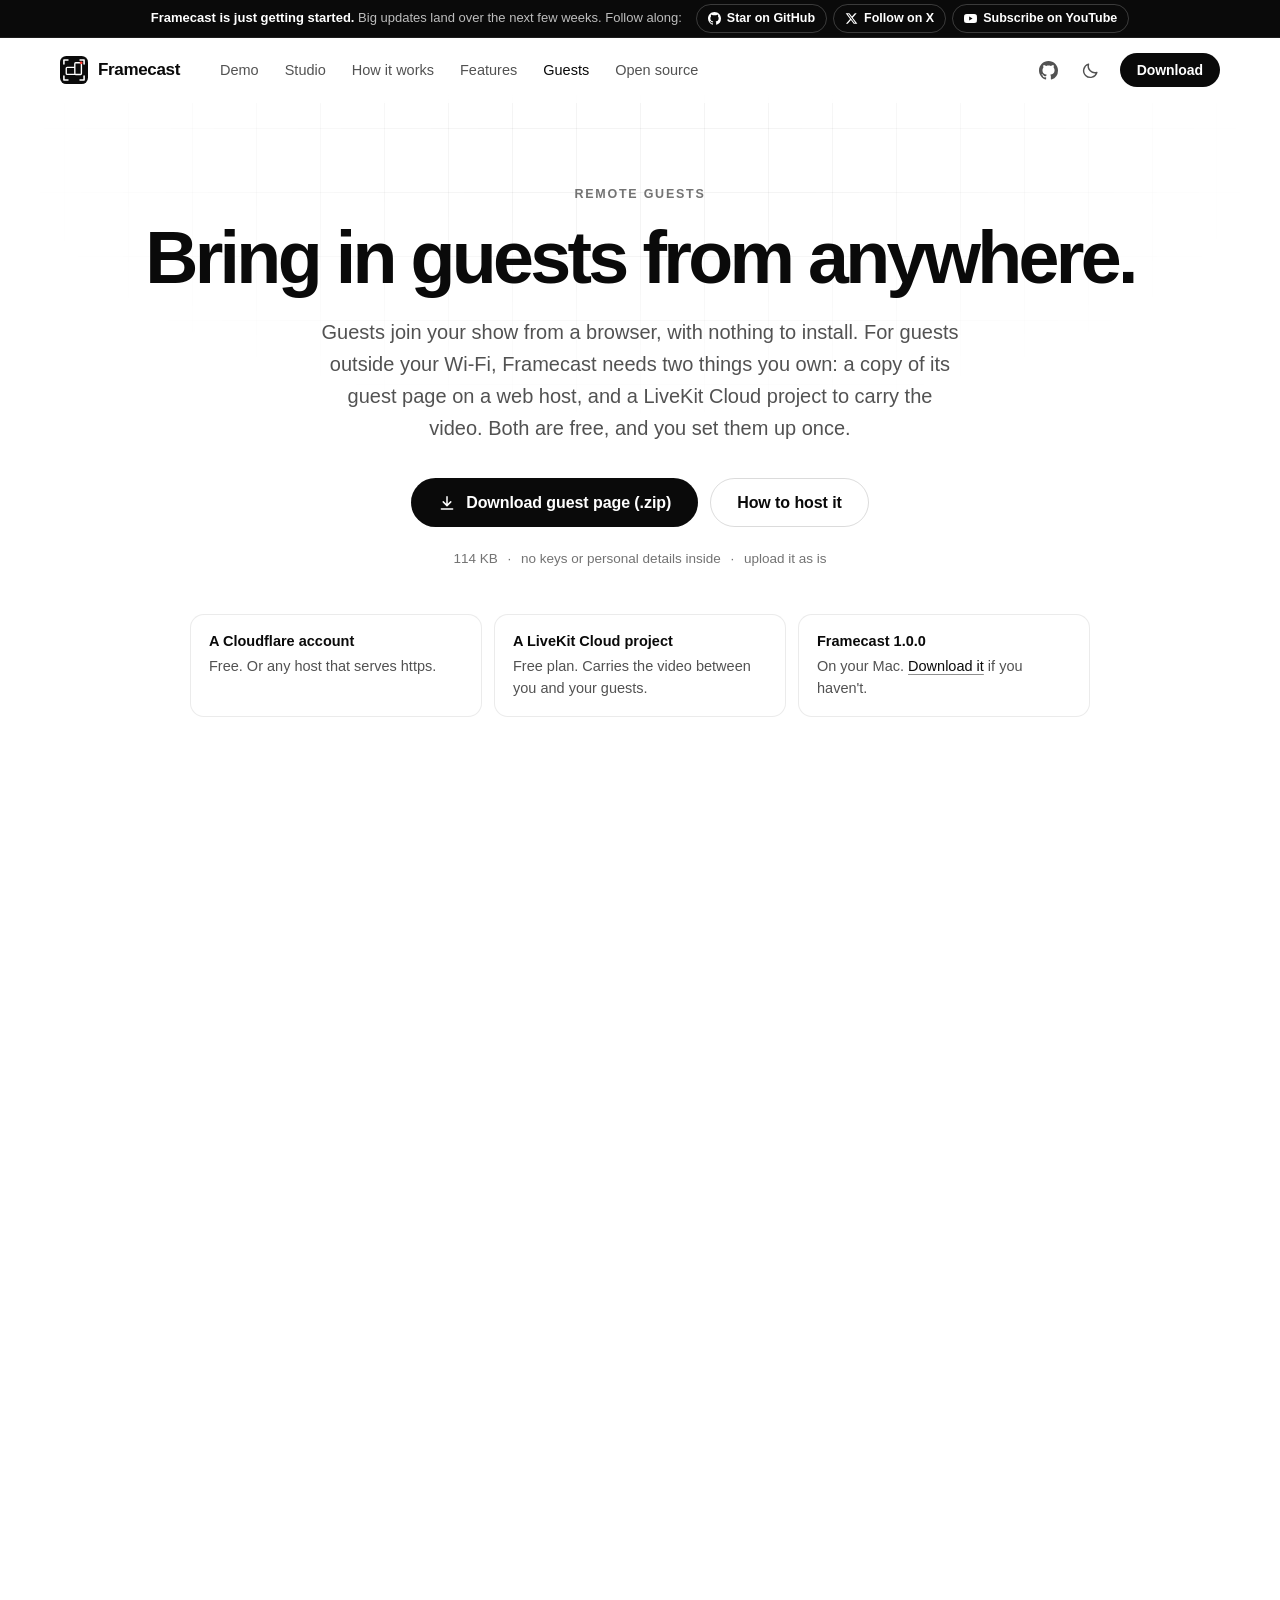
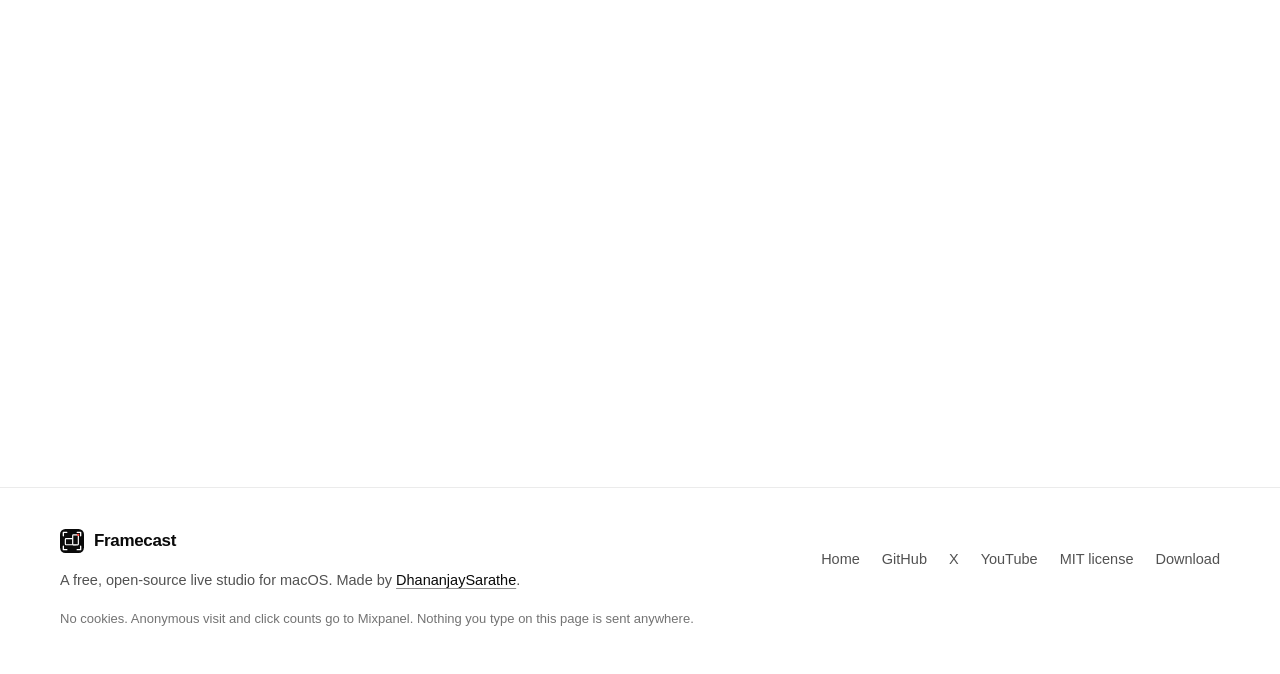
==== guests.html @ a616ab4c "Add Mixpanel events, the remote-guests page and follow links - analytics.js sends anonymous events s" ====
<!doctype html>
<html lang="en">
<head>
  <meta charset="utf-8">
  <meta name="viewport" content="width=device-width, initial-scale=1">
  <meta http-equiv="Content-Security-Policy" content="default-src 'none'; img-src 'self'; style-src 'self'; script-src 'self'; connect-src https://api-js.mixpanel.com https://api-eu.mixpanel.com https://api-in.mixpanel.com; base-uri 'none'; form-action 'none'">
  <title>Remote guests: host the Framecast guest page</title>
  <meta name="description" content="Let guests join your Framecast show from anywhere: download the guest page, put it on Cloudflare Pages for free, connect your LiveKit Cloud project and send invite links.">
  <meta name="color-scheme" content="light">
  <meta name="theme-color" content="#ffffff">
  <link rel="icon" href="assets/img/logo.svg" type="image/svg+xml">
  <link rel="icon" href="assets/img/favicon-64.png" type="image/png" sizes="64x64">
  <link rel="apple-touch-icon" href="assets/img/apple-touch-icon.png">
  <link rel="stylesheet" href="assets/css/site.css">
  <script src="assets/js/theme.js"></script>
  <script src="assets/js/analytics.js" defer></script>
  <script src="assets/js/site.js" defer></script>
  <script src="assets/js/guests.js" defer></script>
</head>
<body>
  <a class="skip" href="#main">Skip to content</a>

  <svg class="sprite" aria-hidden="true" focusable="false" width="0" height="0">
    <symbol id="i-arrow" viewBox="0 0 24 24" fill="none" stroke="currentColor" stroke-width="2" stroke-linecap="round" stroke-linejoin="round"><path d="M4 12h15M13 6l6 6-6 6"/></symbol>
    <symbol id="i-download" viewBox="0 0 24 24" fill="none" stroke="currentColor" stroke-width="2" stroke-linecap="round" stroke-linejoin="round"><path d="M12 3.5v11.5M7 10.5l5 5 5-5M4.5 20h15"/></symbol>
    <symbol id="i-copy" viewBox="0 0 24 24" fill="none" stroke="currentColor" stroke-width="1.8" stroke-linejoin="round"><rect x="8.5" y="8.5" width="12" height="12" rx="2"/><path d="M15.5 8.5V5A1.5 1.5 0 0 0 14 3.5H5A1.5 1.5 0 0 0 3.5 5v9A1.5 1.5 0 0 0 5 15.5h3.5"/></symbol>
    <symbol id="i-sun" viewBox="0 0 24 24" fill="none" stroke="currentColor" stroke-width="1.8" stroke-linecap="round"><circle cx="12" cy="12" r="4"/><path d="M12 2.5v2M12 19.5v2M2.5 12h2M19.5 12h2M5.3 5.3l1.4 1.4M17.3 17.3l1.4 1.4M5.3 18.7l1.4-1.4M17.3 6.7l1.4-1.4"/></symbol>
    <symbol id="i-moon" viewBox="0 0 24 24" fill="none" stroke="currentColor" stroke-width="1.8" stroke-linejoin="round"><path d="M20 14.5A8.5 8.5 0 0 1 9.5 4a8.5 8.5 0 1 0 10.5 10.5z"/></symbol>
    <symbol id="i-github" viewBox="0 0 16 16" fill="currentColor"><path d="M8 0C3.58 0 0 3.58 0 8c0 3.54 2.29 6.53 5.47 7.59.4.07.55-.17.55-.38 0-.19-.01-.82-.01-1.49-2.01.37-2.53-.49-2.69-.94-.09-.23-.48-.94-.82-1.13-.28-.15-.68-.52-.01-.53.63-.01 1.08.58 1.23.82.72 1.21 1.87.87 2.33.66.07-.52.28-.87.51-1.07-1.78-.2-3.64-.89-3.64-3.95 0-.87.31-1.59.82-2.15-.08-.2-.36-1.02.08-2.12 0 0 .67-.21 2.2.82.64-.18 1.32-.27 2-.27.68 0 1.36.09 2 .27 1.53-1.04 2.2-.82 2.2-.82.44 1.1.16 1.92.08 2.12.51.56.82 1.27.82 2.15 0 3.07-1.87 3.75-3.65 3.95.29.25.54.73.54 1.48 0 1.07-.01 1.93-.01 2.2 0 .21.15.46.55.38A8.01 8.01 0 0 0 16 8c0-4.42-3.58-8-8-8z"/></symbol>
    <symbol id="i-x" viewBox="0 0 24 24" fill="currentColor"><path d="M18.244 2.25h3.308l-7.227 8.26 8.502 11.24H16.17l-5.214-6.817L4.99 21.75H1.68l7.73-8.835L1.254 2.25H8.08l4.713 6.231zm-1.161 17.52h1.833L7.084 4.126H5.117z"/></symbol>
    <symbol id="i-youtube" viewBox="0 0 24 24" fill="currentColor"><path d="M23.5 6.19a3.02 3.02 0 0 0-2.12-2.14C19.5 3.55 12 3.55 12 3.55s-7.5 0-9.38.5A3.02 3.02 0 0 0 .5 6.19C0 8.07 0 12 0 12s0 3.93.5 5.81a3.02 3.02 0 0 0 2.12 2.14c1.88.5 9.38.5 9.38.5s7.5 0 9.38-.5a3.02 3.02 0 0 0 2.12-2.14C24 15.93 24 12 24 12s0-3.93-.5-5.81zM9.55 15.57V8.43L15.82 12l-6.27 3.57z"/></symbol>
  </svg>

  <header class="nav" data-nav>
    <div class="announce">
      <div class="wrap announce-in">
        <p class="announce-text"><span class="announce-long"><b>Framecast is just getting started.</b> Big updates land over the next few weeks. Follow along:</span><span class="announce-short"><b>Big updates coming.</b> Follow along:</span></p>
        <div class="announce-links">
          <a href="https://github.com/DhananjaySarathe/framecast-studio" data-track="Social Click" data-track-network="github" data-track-where="top bar" aria-label="Star Framecast on GitHub"><svg aria-hidden="true"><use href="#i-github"/></svg><span>Star on GitHub</span></a>
          <a href="https://x.com/dhananjay11211" data-track="Social Click" data-track-network="x" data-track-where="top bar" aria-label="Follow on X"><svg aria-hidden="true"><use href="#i-x"/></svg><span>Follow on X</span></a>
          <a href="https://www.youtube.com/@ChilledBeer?sub_confirmation=1" data-track="Social Click" data-track-network="youtube" data-track-where="top bar" aria-label="Subscribe on YouTube"><svg aria-hidden="true"><use href="#i-youtube"/></svg><span>Subscribe on YouTube</span></a>
        </div>
      </div>
    </div>
    <div class="wrap nav-in">
      <a class="brand" href="index.html" aria-label="Framecast home">
        <svg class="mark" viewBox="100 100 824 824" width="28" height="28" aria-hidden="true" focusable="false"><rect class="mark-body" x="100" y="100" width="824" height="824" rx="185"/><path class="mark-line" d="M215 334V215h119M690 215h119v119M215 690v119h119M690 809h119V690" stroke-width="46"/><rect class="mark-line" x="284" y="433" width="368" height="207" rx="26" stroke-width="40"/><rect class="mark-line mark-front" x="536" y="299" width="194" height="344" rx="26" stroke-width="40"/><circle class="mark-dot" cx="723" cy="301" r="42"/></svg>
        <span>Framecast</span>
      </a>
      <nav class="nav-links" aria-label="Sections">
        <a href="index.html#demo" data-track="Nav Click">Demo</a>
        <a href="index.html#studio" data-track="Nav Click">Studio</a>
        <a href="index.html#how" data-track="Nav Click">How it works</a>
        <a href="index.html#features" data-track="Nav Click">Features</a>
        <a href="guests.html" aria-current="page">Guests</a>
        <a href="index.html#open-source" data-track="Nav Click">Open source</a>
      </nav>
      <div class="nav-actions">
        <a class="icon-btn" href="https://github.com/DhananjaySarathe/framecast-studio" aria-label="Framecast on GitHub" data-track="GitHub Click" data-track-where="nav">
          <svg aria-hidden="true"><use href="#i-github"/></svg>
        </a>
        <button class="icon-btn" type="button" data-theme-toggle data-track="Theme Toggle" aria-label="Switch to dark mode">
          <svg class="if-light" aria-hidden="true"><use href="#i-moon"/></svg>
          <svg class="if-dark" aria-hidden="true"><use href="#i-sun"/></svg>
        </button>
        <a class="btn btn-primary btn-sm" href="index.html#download" data-track="Nav Click">Download</a>
      </div>
    </div>
  </header>

  <main id="main">
    <section class="page-hero">
      <div class="hero-bg" aria-hidden="true"></div>
      <div class="wrap hero-in">
        <p class="eyebrow">Remote guests</p>
        <h1 class="page-title">Bring in guests from anywhere.</h1>
        <p class="lead">
          Guests join your show from a browser, with nothing to install. For guests outside your Wi-Fi, Framecast
          needs two things you own: a copy of its guest page on a web host, and a LiveKit Cloud project to carry the
          video. Both are free, and you set them up once.
        </p>
        <div class="cta-row">
          <a class="btn btn-primary btn-lg" href="downloads/framecast-guest-page.zip" download data-track="Guest Page Download" data-track-where="top">
            <svg aria-hidden="true"><use href="#i-download"/></svg>Download guest page (.zip)
          </a>
          <a class="btn btn-ghost btn-lg" href="#host" data-track="Nav Click">How to host it</a>
        </div>
        <p class="meta">114 KB <span aria-hidden="true">·</span> no keys or personal details inside <span aria-hidden="true">·</span> upload it as is</p>
        <ul class="needs">
          <li><b>A Cloudflare account</b>Free. Or any host that serves https.</li>
          <li><b>A LiveKit Cloud project</b>Free plan. Carries the video between you and your guests.</li>
          <li><b>Framecast 1.0.0</b>On your Mac. <a href="index.html#download" data-track="Nav Click">Download it</a> if you haven't.</li>
        </ul>
      </div>
    </section>

    <section class="section guide-section" aria-label="Set-up steps">
      <div class="wrap">
        <ol class="guide">
          <li class="guide-step reveal" id="download-page">
            <span class="guide-n" aria-hidden="true">1</span>
            <div>
              <h2>Download the guest page</h2>
              <p>This is the page your guests open from the invite link. It holds no keys: each invite link carries its own short-lived pass after the <code>#</code>, and browsers never send that part to the web host.</p>
              <div class="file-card">
                <a class="btn btn-primary" href="downloads/framecast-guest-page.zip" download data-track="Guest Page Download" data-track-where="step 1">
                  <svg aria-hidden="true"><use href="#i-download"/></svg>Download guest page
                </a>
                <p class="file-meta"><b>framecast-guest-page.zip</b> · 114 KB · for Framecast 1.0.0</p>
              </div>
              <ul class="files" aria-label="What's in the zip">
                <li>index.html <span>the guest page</span></li>
                <li>livekit-client.umd.js <span>LiveKit's open-source client (Apache-2.0)</span></li>
                <li>LICENSE-livekit-client.txt <span>its license</span></li>
                <li>_headers <span>privacy and permission headers for Cloudflare and Netlify</span></li>
              </ul>
            </div>
          </li>

          <li class="guide-step reveal" id="host">
            <span class="guide-n" aria-hidden="true">2</span>
            <div>
              <h2>Put it online with Cloudflare Pages</h2>
              <ol class="substeps">
                <li>Sign in to the <a href="https://dash.cloudflare.com/" data-track="Cloudflare Click">Cloudflare dashboard</a>, or create a free account.</li>
                <li>Go to <b>Workers &amp; Pages</b> and choose <b>Create application › Get started › Drag and drop your files</b>.</li>
                <li>Give the project a name, for example <code>yourname-guests</code>. It becomes part of the address.</li>
                <li>Drag <b>framecast-guest-page.zip</b> onto the upload area (the unzipped folder works too), then click <b>Deploy site</b>.</li>
                <li>Copy the address Cloudflare gives you, like <code>https://yourname-guests.pages.dev/</code>. You'll need it in step 4.</li>
              </ol>
              <p class="step-note">Cloudflare sometimes renames these menus. If yours look different, look for the option to upload files directly to Pages. Any other host works too, as long as it serves the files over https: Netlify, GitHub Pages or your own server.</p>
            </div>
          </li>

          <li class="guide-step reveal" id="livekit">
            <span class="guide-n" aria-hidden="true">3</span>
            <div>
              <h2>Create a LiveKit Cloud project</h2>
              <p>LiveKit is the open-source video system Framecast uses for guests, and LiveKit Cloud runs it for you. With your own project, the video goes through your account and nobody else's.</p>
              <ol class="substeps">
                <li>Sign up at <a href="https://cloud.livekit.io/" data-track="LiveKit Click">cloud.livekit.io</a> (free plan) and create a project.</li>
                <li>In the project's settings, create an API key.</li>
                <li>Copy three things: the project URL (<code>wss://…livekit.cloud</code>), the API key (starts with <code>API</code>) and the API secret. The secret is shown only once, so keep this tab open until step 4 is done.</li>
              </ol>
            </div>
          </li>

          <li class="guide-step reveal" id="settings">
            <span class="guide-n" aria-hidden="true">4</span>
            <div>
              <h2>Make your Framecast settings file</h2>
              <p>Paste the four values below and download the file. What you type stays in this browser tab: it isn't sent anywhere and isn't saved.</p>
              <form class="env-form" data-env-form autocomplete="off" novalidate>
                <div class="env-grid">
                  <div class="field">
                    <label for="env-url">LiveKit project URL</label>
                    <input id="env-url" name="LIVEKIT_URL" type="text" inputmode="url" placeholder="wss://your-project.livekit.cloud" spellcheck="false" autocapitalize="off">
                    <p class="hint" data-hint-for="LIVEKIT_URL">From step 3. Starts with wss://</p>
                  </div>
                  <div class="field">
                    <label for="env-page">Guest page address</label>
                    <input id="env-page" name="GUEST_PAGE_URL" type="text" inputmode="url" placeholder="https://yourname-guests.pages.dev/" spellcheck="false" autocapitalize="off">
                    <p class="hint" data-hint-for="GUEST_PAGE_URL">From step 2. Starts with https://</p>
                  </div>
                  <div class="field">
                    <label for="env-key">API key</label>
                    <input id="env-key" name="LIVEKIT_API_KEY" type="text" placeholder="APIxxxxxxxxxxxx" spellcheck="false" autocapitalize="off">
                    <p class="hint" data-hint-for="LIVEKIT_API_KEY">Starts with API</p>
                  </div>
                  <div class="field">
                    <label for="env-secret">API secret</label>
                    <input id="env-secret" name="LIVEKIT_API_SECRET" type="password" placeholder="your-api-secret" spellcheck="false" autocapitalize="off">
                    <p class="hint" data-hint-for="LIVEKIT_API_SECRET">Shown once when you created the key</p>
                  </div>
                </div>
                <pre class="env-preview" data-env-preview aria-label="Preview of the settings file"></pre>
                <div class="env-actions">
                  <button class="btn btn-primary" type="button" data-env-download data-track="Env File Download" disabled>
                    <svg aria-hidden="true"><use href="#i-download"/></svg>Download framecast-guests.env
                  </button>
                  <button class="btn btn-ghost" type="button" data-env-copy data-track="Env File Copy" disabled>
                    <svg aria-hidden="true"><use href="#i-copy"/></svg><span data-env-copy-label>Copy text</span>
                  </button>
                </div>
              </form>
            </div>
          </li>

          <li class="guide-step reveal" id="connect">
            <span class="guide-n" aria-hidden="true">5</span>
            <div>
              <h2>Load it into Framecast and invite guests</h2>
              <ol class="substeps">
                <li>In Framecast, open the <b>Guests</b> tab. Under <b>Who can join</b>, pick <b>Anyone with a link (LiveKit Cloud)</b>.</li>
                <li>Click <b>Load .env file…</b> and choose <b>framecast-guests.env</b>. Framecast keeps the secret in your Mac's Keychain, so you can delete the file afterwards.</li>
                <li>Open the guest room, copy the invite link and send it to one guest. Each link lets one person in; a new one appears as soon as it's used.</li>
                <li>Your guest opens the link, types their name, checks their camera and mic and asks to join. Click <b>Let in</b>, then <b>Put on air</b>.</li>
              </ol>
              <p class="step-note">The first time the room opens, macOS may ask whether Framecast can use the secret in your Keychain. Choose <b>Always Allow</b>.</p>
            </div>
          </li>
        </ol>

        <div class="callout reveal">
          <b>Only need guests on this Mac or your Wi-Fi?</b> You can skip all of this. In the Guests tab pick
          <b>This Mac only</b> or <b>People on my Wi-Fi</b>. Those modes run LiveKit on your Mac, so they need it
          installed once with <code>brew install livekit</code>.
        </div>

        <div class="data reveal">
          <h3>Good to know</h3>
          <dl class="data-list">
            <div><dt>After updating Framecast</dt><dd>Download the guest page again and upload it in Cloudflare (your project › Create a new deployment), so it matches the app.</dd></div>
            <div><dt>A Cloudflare error, like 522</dt><dd>Open the project in Cloudflare, check the latest deployment finished, and check the address matches the one in your settings file.</dd></div>
            <div><dt>Who sees what</dt><dd>The video goes through your LiveKit project, so LiveKit sees your IP address and your guests'. Guests don't see yours. Your keys stay in your Mac's Keychain.</dd></div>
            <div><dt>Full details</dt><dd>The <a href="https://github.com/DhananjaySarathe/framecast-studio/blob/main/docs/GUESTS.md" data-track="GitHub Click" data-track-where="guests">guest set-up guide</a> on GitHub.</dd></div>
          </dl>
        </div>
      </div>
    </section>
  </main>

  <footer class="footer">
    <div class="wrap footer-in">
      <div class="footer-brand">
        <a class="brand" href="index.html"><svg class="mark" viewBox="100 100 824 824" width="24" height="24" aria-hidden="true" focusable="false"><rect class="mark-body" x="100" y="100" width="824" height="824" rx="185"/><path class="mark-line" d="M215 334V215h119M690 215h119v119M215 690v119h119M690 809h119V690" stroke-width="46"/><rect class="mark-line" x="284" y="433" width="368" height="207" rx="26" stroke-width="40"/><rect class="mark-line mark-front" x="536" y="299" width="194" height="344" rx="26" stroke-width="40"/><circle class="mark-dot" cx="723" cy="301" r="42"/></svg><span>Framecast</span></a>
        <p>A free, open-source live studio for macOS. Made by <a href="https://github.com/DhananjaySarathe">DhananjaySarathe</a>.</p>
      </div>
      <nav class="footer-links" aria-label="Footer">
        <a href="index.html" data-track="Nav Click">Home</a>
        <a href="https://github.com/DhananjaySarathe/framecast-studio" data-track="GitHub Click" data-track-where="footer">GitHub</a>
        <a href="https://x.com/dhananjay11211" data-track="Social Click" data-track-network="x" data-track-where="footer">X</a>
        <a href="https://www.youtube.com/@ChilledBeer?sub_confirmation=1" data-track="Social Click" data-track-network="youtube" data-track-where="footer">YouTube</a>
        <a href="https://github.com/DhananjaySarathe/framecast-studio/blob/main/LICENSE" data-track="License Click" data-track-where="footer">MIT license</a>
        <a href="index.html#download" data-track="Nav Click">Download</a>
      </nav>
      <p class="footer-note">No cookies. Anonymous visit and click counts go to Mixpanel. Nothing you type on this page is sent anywhere.</p>
    </div>
  </footer>
  <p class="sr-only" aria-live="polite" data-announce></p>
</body>
</html>
---- assets/css/site.css ----
/* Framecast site. Black and white, light by default (the toggle switches to dark);
   the only colour is the red live/recording dot.
   System fonts only; nothing is loaded from other servers. */

:root {
  color-scheme: light;
  --font: -apple-system, BlinkMacSystemFont, "SF Pro Text", "Segoe UI", Roboto, "Helvetica Neue", Arial, sans-serif;
  --mono: ui-monospace, "SF Mono", SFMono-Regular, Menlo, Consolas, monospace;
  --ease: cubic-bezier(.2, .8, .2, 1);
  --nav-h: 64px;
  --announce-h: 38px;
  --live: #ff3b30;

  --bg: #ffffff;
  --bg-2: #f5f5f5;
  --surface: #ffffff;
  --surface-2: #fafafa;
  --border: rgba(0, 0, 0, .08);
  --border-strong: rgba(0, 0, 0, .14);
  --text: #0a0a0a;
  --muted: #525252;
  --faint: #737373;
  --dim: #8f8f8f;
  --btn: #0a0a0a;
  --btn-hover: #2a2a2a;
  --btn-text: #ffffff;
  --grid: rgba(0, 0, 0, .045);
  --art-bg: #f5f5f5;
  --art-card: #ffffff;
  --art-soft: #e3e3e3;
  --shadow-sm: 0 1px 2px rgba(0, 0, 0, .04), 0 4px 14px -6px rgba(0, 0, 0, .08);
  --shadow-lg: 0 1px 2px rgba(0, 0, 0, .04), 0 30px 60px -28px rgba(0, 0, 0, .28);
  --studio-shadow: 0 50px 100px -40px rgba(0, 0, 0, .45), 0 0 0 1px rgba(0, 0, 0, .06);
}

:root[data-theme="dark"] {
  color-scheme: dark;
  --bg: #000000;
  --bg-2: #0a0a0a;
  --surface: #0a0a0a;
  --surface-2: #0e0e0e;
  --border: rgba(255, 255, 255, .08);
  --border-strong: rgba(255, 255, 255, .15);
  --text: #fafafa;
  --muted: #a3a3a3;
  --faint: #8a8a8a;
  --dim: #6e6e6e;
  --btn: #fafafa;
  --btn-hover: #d9d9d9;
  --btn-text: #0a0a0a;
  --grid: rgba(255, 255, 255, .045);
  --art-bg: #0a0a0a;
  --art-card: #151515;
  --art-soft: #2a2a2a;
  --shadow-sm: 0 1px 2px rgba(0, 0, 0, .5);
  --shadow-lg: 0 30px 70px -30px rgba(0, 0, 0, .9);
  --studio-shadow: 0 0 0 1px rgba(255, 255, 255, .1), 0 50px 120px -50px rgba(255, 255, 255, .12);
}

/* Theme toggle icons: the moon offers dark mode, the sun offers light mode. */
.if-dark { display: none; }
:root[data-theme="dark"] .if-light { display: none; }
:root[data-theme="dark"] .if-dark { display: block; }

/* Base */
*, *::before, *::after { box-sizing: border-box; }
html { scroll-padding-top: calc(var(--nav-h) + 12px); -webkit-text-size-adjust: 100%; }
@media (prefers-reduced-motion: no-preference) { html { scroll-behavior: smooth; } }
body {
  margin: 0;
  background: var(--bg);
  color: var(--text);
  font: 16px/1.55 var(--font);
  -webkit-font-smoothing: antialiased;
  -moz-osx-font-smoothing: grayscale;
  text-rendering: optimizeLegibility;
  overflow-x: hidden;
}
img, svg { max-width: 100%; }
a { color: var(--text); text-decoration-color: var(--dim); text-underline-offset: .2em; }
a:hover { text-decoration-color: currentColor; }
h1, h2, h3 { text-wrap: balance; }
p { text-wrap: pretty; }
:focus-visible { outline: 2px solid var(--text); outline-offset: 3px; border-radius: 6px; }
::selection { background: var(--text); color: var(--bg); }

.wrap { width: min(1160px, 100% - 32px); margin-inline: auto; }
.sprite { position: absolute; width: 0; height: 0; overflow: hidden; }
.sr-only {
  position: absolute; width: 1px; height: 1px; padding: 0; margin: -1px;
  overflow: hidden; clip: rect(0 0 0 0); white-space: nowrap; border: 0;
}
.skip {
  position: fixed; left: 12px; top: -60px; z-index: 100;
  padding: 10px 16px; border-radius: 10px;
  background: var(--text); color: var(--bg); font-weight: 600; text-decoration: none;
}
.skip:focus { top: 12px; }

/* Brand mark: the app icon's shapes in black and white */
.mark { display: block; flex: none; }
.mark-body { fill: var(--text); }
.mark-line { fill: none; stroke: var(--bg); stroke-linecap: round; stroke-linejoin: round; }
.mark-front { fill: var(--text); }
.mark-dot { fill: var(--live); }

/* Buttons */
.btn {
  display: inline-flex; align-items: center; justify-content: center; gap: 10px;
  padding: 11px 20px; border-radius: 999px; border: 1px solid transparent;
  font: 600 15.5px/1.2 var(--font); letter-spacing: -.005em; text-decoration: none; white-space: nowrap; cursor: pointer;
  transition: transform .15s var(--ease), background-color .2s, border-color .2s, color .2s;
}
.btn svg { width: 18px; height: 18px; flex: none; }
.btn-primary { background: var(--btn); color: var(--btn-text); }
.btn-primary:hover { background: var(--btn-hover); }
.btn-ghost { background: transparent; color: var(--text); border-color: var(--border-strong); }
.btn-ghost:hover { border-color: var(--text); }
.btn-sm { padding: 8px 16px; font-size: 14px; }
.btn-lg { padding: 14px 26px; font-size: 16px; }
.btn-xl { padding: 15px 30px 15px 26px; font-size: 1.04rem; }
.btn-stack { display: flex; flex-direction: column; align-items: flex-start; gap: 2px; text-align: left; }
.btn-stack small { font-size: 12.5px; font-weight: 500; opacity: .7; }

.icon-btn {
  width: 38px; height: 38px; display: grid; place-items: center;
  border-radius: 999px; border: 1px solid transparent; background: transparent;
  color: var(--muted); cursor: pointer; transition: background-color .2s, color .2s;
}
.icon-btn:hover { background: var(--bg-2); color: var(--text); }
.icon-btn svg { width: 19px; height: 19px; }

/* Nav */
.nav {
  position: fixed; inset: 0 0 auto 0; z-index: 50;
  background: color-mix(in srgb, var(--bg) 78%, transparent);
  -webkit-backdrop-filter: saturate(180%) blur(16px);
  backdrop-filter: saturate(180%) blur(16px);
  border-bottom: 1px solid transparent;
  transition: border-color .3s;
}
.nav[data-scrolled] { border-bottom-color: var(--border); }
.nav-in { height: var(--nav-h); display: flex; align-items: center; gap: 20px; }

/* Follow-along bar above the nav; it folds away once the page scrolls. */
.announce {
  height: var(--announce-h); overflow: hidden;
  background: #0a0a0a; color: #bdbdbd; border-bottom: 1px solid rgba(255, 255, 255, .08);
  font-size: 13px; transition: height .35s var(--ease), opacity .25s ease;
}
.nav[data-scrolled] .announce { height: 0; opacity: 0; border-bottom-width: 0; }
.announce-in { display: flex; align-items: center; justify-content: center; gap: 14px; height: 100%; white-space: nowrap; }
.announce-text { min-width: 0; margin: 0; overflow: hidden; text-overflow: ellipsis; }
.announce-text b { color: #ffffff; font-weight: 600; }
.announce-short { display: none; }
.announce-links { display: flex; flex: none; gap: 6px; }
.announce-links a {
  display: inline-flex; align-items: center; gap: 6px; padding: 4px 11px; border-radius: 999px;
  border: 1px solid rgba(255, 255, 255, .2); color: #ffffff; font-weight: 600; font-size: 12.5px; text-decoration: none;
  transition: background-color .2s, border-color .2s;
}
.announce-links a:hover { background: rgba(255, 255, 255, .1); border-color: rgba(255, 255, 255, .35); }
.announce-links a:focus-visible { outline-color: #ffffff; outline-offset: 1px; }
.announce-links svg { width: 13px; height: 13px; flex: none; }
@media (max-width: 1020px) {
  .announce-long { display: none; }
  .announce-short { display: inline; }
}
@media (max-width: 600px) {
  .announce-in { justify-content: space-between; gap: 10px; }
  .announce-links a { padding: 5px 9px; }
  .announce-links a span { display: none; }
  .announce-links svg { width: 14px; height: 14px; }
}
.brand {
  display: inline-flex; align-items: center; gap: 10px;
  color: var(--text); text-decoration: none; font-weight: 700; font-size: 17px; letter-spacing: -.02em;
}
.nav-links { display: flex; gap: 2px; margin-left: 8px; }
.nav-links a {
  padding: 8px 12px; border-radius: 999px; color: var(--muted);
  font-size: 14.5px; font-weight: 500; text-decoration: none; transition: color .2s;
}
.nav-links a:hover { color: var(--text); }
.nav-actions { margin-left: auto; display: flex; align-items: center; gap: 4px; }
.nav-actions .btn { margin-left: 6px; }
@media (max-width: 820px) { .nav-links { display: none; } }

/* Hero */
.hero {
  position: relative; overflow: hidden; text-align: center;
  padding: calc(var(--nav-h) + var(--announce-h) + clamp(36px, 6vw, 80px)) 0 clamp(72px, 9vw, 128px);
}
.hero-bg { position: absolute; inset: 0; pointer-events: none; }
.hero-bg::after {
  content: ""; position: absolute; inset: 0;
  background-image: linear-gradient(var(--grid) 1px, transparent 1px), linear-gradient(90deg, var(--grid) 1px, transparent 1px);
  background-size: 64px 64px;
  -webkit-mask-image: radial-gradient(ellipse 65% 45% at 50% 22%, #000 20%, transparent 75%);
  mask-image: radial-gradient(ellipse 65% 45% at 50% 22%, #000 20%, transparent 75%);
}
.hero-in { position: relative; }
.eyebrow-pill {
  display: inline-flex; align-items: center; gap: 9px;
  margin: 0 0 28px; padding: 6px 14px 6px 12px; border-radius: 999px;
  background: var(--surface); border: 1px solid var(--border-strong);
  color: var(--muted); font-size: 13.5px; font-weight: 500;
}
.dot {
  width: 7px; height: 7px; border-radius: 50%; background: var(--live);
  animation: blink 1.6s steps(1) infinite;
}
h1 {
  margin: 0 0 26px;
  font-size: clamp(2.75rem, 1.1rem + 6.2vw, 5.75rem); line-height: .98;
  letter-spacing: -.05em; font-weight: 700;
}
h1 em { font-style: normal; color: var(--dim); }
.lead {
  max-width: 640px; margin: 0 auto 34px;
  color: var(--muted); font-size: clamp(1.06rem, .98rem + .4vw, 1.25rem); line-height: 1.6;
}
.cta-row { display: flex; flex-wrap: wrap; gap: 12px; justify-content: center; }
.cta-left { justify-content: flex-start; }
.meta { margin: 22px 0 0; color: var(--faint); font-size: 13.5px; }
.meta span { margin: 0 6px; }

/* Hero studio: always dark, like the app. */
.studio {
  position: relative; max-width: 1040px; margin: clamp(44px, 6vw, 68px) auto 0;
  border-radius: 20px; overflow: hidden; text-align: left;
  background: #0a0a0a; color: #fafafa;
  box-shadow: var(--studio-shadow);
}
.studio-bar {
  display: flex; align-items: center; gap: 14px; height: 46px; padding: 0 56px 0 16px;
  background: #111111; border-bottom: 1px solid rgba(255, 255, 255, .06);
}
.lights { display: inline-flex; gap: 7px; }
.lights i { width: 11px; height: 11px; border-radius: 50%; background: #333333; }
.seg {
  display: flex; margin-inline: auto; padding: 3px; border-radius: 9px;
  background: #1a1a1a; color: #8f8f8f; font-size: 12px; font-weight: 600;
}
.seg span { padding: 4px 11px; border-radius: 7px; }
.seg .is-on { background: #2e2e2e; color: #ffffff; }
.rec { display: inline-flex; align-items: center; gap: 7px; color: #d4d4d4; font-size: 12px; font-weight: 600; }
.rec i { width: 7px; height: 7px; border-radius: 50%; background: var(--live); animation: blink 1.4s steps(1) infinite; }
.stage-toggle {
  position: absolute; top: 8px; right: 10px; z-index: 5;
  width: 30px; height: 30px; display: grid; place-items: center; padding: 0;
  border-radius: 999px; border: 1px solid rgba(255, 255, 255, .12);
  background: #1a1a1a; color: #e5e5e5; cursor: pointer;
}
.stage-toggle:hover { background: #262626; }
.stage-toggle:focus-visible { outline-color: #ffffff; }
.stage-toggle svg { width: 13px; height: 13px; }
.stage-toggle .if-paused { display: none; }
.stage-toggle[aria-pressed="true"] .if-paused { display: block; }
.stage-toggle[aria-pressed="true"] .if-running { display: none; }

.stage {
  display: grid; grid-template-columns: minmax(0, 256fr) minmax(0, 81fr); /* same height: (16/9) / (9/16) = 256/81 */
  gap: clamp(10px, 2.2vw, 24px); padding: clamp(12px, 3vw, 28px);
}
.cv { margin: 0; min-width: 0; }
.cv-inner {
  position: relative; aspect-ratio: 16 / 9; overflow: hidden; isolation: isolate;
  container-type: size;
  border-radius: clamp(6px, 1vw, 12px);
  background: radial-gradient(120% 85% at 50% 0%, #262626 0%, transparent 62%), #0e0e0e;
  box-shadow: 0 0 0 1px rgba(255, 255, 255, .09);
}
.cv-v .cv-inner { aspect-ratio: 9 / 16; }
.cv figcaption {
  display: flex; align-items: baseline; gap: 8px; margin-top: 10px;
  color: #8f8f8f; font-size: 12.5px; white-space: nowrap; overflow: hidden;
}
.cv figcaption b { color: #ffffff; font-weight: 600; }

/* Layers inside a canvas. Positions come from site.js; these defaults are the screen look. */
.ly {
  position: absolute; left: 5%; top: 7.78%; width: 90%; height: 84.44%;
  overflow: hidden; border-radius: 1.25cqw; background: #151515;
  box-shadow: 0 0 0 1px rgba(255, 255, 255, .08), 0 1.5cqh 4cqh rgba(0, 0, 0, .45);
  opacity: 0; transform: scale(.94);
  transition:
    left .8s var(--ease), top .8s var(--ease), width .8s var(--ease), height .8s var(--ease),
    border-radius .8s var(--ease), opacity .5s ease, transform .8s var(--ease);
}
.ly.on { opacity: 1; transform: none; }
.ly svg { display: block; width: 100%; height: 100%; }
.ly-cam {
  z-index: 2; left: 80.63%; top: 65.56%; width: 15.63%; height: 27.78%; border-radius: 50%;
  box-shadow: 0 0 0 1px rgba(255, 255, 255, .2), 0 1.5cqh 4cqh rgba(0, 0, 0, .5);
}
.ly-cam svg { transform-origin: 50% 42%; transition: transform .8s var(--ease); }
.ly-cam.tight svg { transform: scale(1.4); }
.stage.is-instant .ly, .stage.is-instant .lt, .stage.is-instant .ly-cam svg { transition: none; }

.code-hl { animation: code-hl 7s var(--ease) infinite; }
.caret { animation: blink 1s steps(1) infinite; }

.g-title { fill: #fafafa; font: 650 50px var(--font); letter-spacing: -.02em; }
.g-sub { fill: #8f8f8f; font: 500 28px var(--font); }
.ly-bars .g-title { font-size: 40px; }
.ly-bars .g-sub { font-size: 24px; }
.g-axis text { fill: #8f8f8f; font: 600 24px var(--font); text-anchor: middle; }

.route, .route-glow { fill: none; stroke-linecap: round; stroke-dasharray: 1; stroke-dashoffset: 1; }
.route { stroke: url(#g-route); stroke-width: 8; }
.route-glow { stroke: #ffffff; stroke-width: 28; stroke-opacity: .06; }
.ly-roadmap.on .route, .ly-roadmap.on .route-glow { animation: draw 1.7s .2s var(--ease) forwards; }
.stop circle { fill: #151515; stroke: #d4d4d4; stroke-width: 7; }
.stop.is-last circle { fill: #ffffff; stroke: #ffffff; }
.stop text { fill: #d4d4d4; font: 600 30px var(--font); text-anchor: middle; }
.stop { opacity: 0; transform-box: fill-box; transform-origin: center; }
.ly-roadmap.on .stop { animation: pop .5s var(--ease) forwards; }
.ly-roadmap.on .stop:nth-child(1) { animation-delay: .25s; }
.ly-roadmap.on .stop:nth-child(2) { animation-delay: .65s; }
.ly-roadmap.on .stop:nth-child(3) { animation-delay: 1.05s; }
.ly-roadmap.on .stop:nth-child(4) { animation-delay: 1.45s; }

.bars rect { transform-box: fill-box; transform-origin: 50% 100%; transform: scaleY(0); }
.ly-bars.on .bars rect { animation: grow .9s var(--ease) forwards; }
.ly-bars.on .bars rect:nth-child(2) { animation-delay: .12s; }
.ly-bars.on .bars rect:nth-child(3) { animation-delay: .24s; }
.ly-bars.on .bars rect:nth-child(4) { animation-delay: .36s; }

.person { transform-origin: 200px 320px; animation: bob 5s ease-in-out infinite; }
.eyes { transform-box: fill-box; transform-origin: center; animation: eyes 4.6s infinite; }
.mouth { transform-box: fill-box; transform-origin: center; animation: talk .28s ease-in-out infinite alternate; }

.lt {
  position: absolute; z-index: 3; left: 5%; bottom: 9%;
  display: flex; flex-direction: column; gap: .25em;
  padding: min(1.6cqh, 2.6cqw) min(2.6cqh, 3.6cqw);
  border-radius: min(.8cqh, 1.2cqw);
  background: #fafafa; color: #0a0a0a; line-height: 1.1;
  opacity: 0; transform: translateX(-6%); clip-path: inset(0 100% 0 0);
  transition: clip-path .6s var(--ease), opacity .3s ease, transform .6s var(--ease);
}
.lt.on { opacity: 1; transform: none; clip-path: inset(0 0 0 0); }
.lt b { font-size: min(5.2cqh, 7cqw); font-weight: 700; letter-spacing: -.02em; }
.lt span { font-size: min(3.2cqh, 4.6cqw); font-weight: 500; color: #525252; }
.cv-v .lt { left: 7%; bottom: 13%; }

.hud {
  position: absolute; z-index: 4; top: min(4cqh, 5cqw); left: min(3.6cqh, 5cqw);
  display: flex; gap: min(1.2cqh, 2cqw);
  font: 650 min(3cqh, 5cqw)/1 var(--font);
}
.live, .tc { padding: .34em .6em; border-radius: .4em; background: rgba(0, 0, 0, .6); color: #ffffff; }
.live { display: flex; align-items: center; gap: .45em; letter-spacing: .08em; text-transform: uppercase; }
.live::before { content: ""; width: .5em; height: .5em; border-radius: 50%; background: var(--live); animation: blink 1.4s steps(1) infinite; }
.tc { font-family: var(--mono); font-weight: 600; font-variant-numeric: tabular-nums; }

/* Director feed under the canvases */
.feed {
  position: relative; display: grid; grid-template-columns: 1.15fr 1fr .85fr;
  background: #0d0d0d; border-top: 1px solid rgba(255, 255, 255, .07);
}
.feed-progress { position: absolute; left: 0; right: 0; top: -1px; height: 1px; overflow: hidden; }
.feed-progress i { display: block; height: 100%; transform: scaleX(0); transform-origin: left; background: #ffffff; }
.feed-progress i.run { animation: progress 4.2s linear forwards; }
.feed-col { min-width: 0; padding: 18px 22px 20px; }
.feed-col + .feed-col { border-left: 1px solid rgba(255, 255, 255, .06); }
.feed-label {
  display: flex; align-items: center; gap: 8px; margin: 0 0 10px;
  color: #8f8f8f; font-size: 11px; font-weight: 600; letter-spacing: .1em; text-transform: uppercase;
}
.feed-label svg { width: 14px; height: 14px; color: #fafafa; }
.lvl { display: inline-flex; align-items: flex-end; gap: 2px; height: 12px; margin-left: auto; }
.lvl i { width: 2px; height: 100%; border-radius: 2px; background: #fafafa; transform-origin: bottom; animation: lvl .7s ease-in-out infinite alternate; }
.lvl i:nth-child(2) { animation-delay: -.3s; }
.lvl i:nth-child(3) { animation-delay: -.5s; }
.lvl i:nth-child(4) { animation-delay: -.15s; }
.lvl i:nth-child(5) { animation-delay: -.42s; }
.feed-quote { min-height: 2.8em; margin: 0; color: #fafafa; font-size: 16.5px; line-height: 1.4; }
.feed-quote .w { display: inline-block; opacity: 0; animation: word .35s var(--ease) forwards; }
.feed-quote.is-action { font-weight: 600; }
.mode {
  margin-left: auto; padding: 2px 9px; border-radius: 999px;
  border: 1px solid rgba(255, 255, 255, .18); color: #e5e5e5;
  font-size: 11px; letter-spacing: .02em; text-transform: none;
}
.feed-did { display: flex; align-items: center; gap: 8px; min-height: 1.5em; margin: 0; color: #ffffff; font-size: 16px; font-weight: 600; }
.feed-did svg { width: 16px; height: 16px; flex: none; color: #8f8f8f; }
.feed-did.flash { animation: flash .6s var(--ease); }
.feed-undo { display: flex; flex-wrap: wrap; align-items: center; gap: 4px; margin: 12px 0 0; color: #8f8f8f; font-size: 12.5px; }
.feed-undo span { margin-left: 6px; }
kbd {
  display: inline-grid; place-items: center; min-width: 22px; height: 22px; padding: 0 5px;
  border-radius: 6px; border: 1px solid rgba(255, 255, 255, .14); border-bottom-width: 2px;
  background: #1a1a1a; color: #e5e5e5; font: 600 12px var(--font);
  transition: background-color .2s, border-color .2s, color .2s, transform .2s;
}
.feed-undo.press kbd { background: #fafafa; border-color: #ffffff; color: #0a0a0a; transform: translateY(1px); }
.only { margin-left: auto; color: #8f8f8f; font-weight: 500; letter-spacing: 0; text-transform: none; }
.topics { display: grid; gap: 8px; margin: 0; padding: 0; list-style: none; color: #6e6e6e; font-size: 14px; }
.topics li { display: flex; align-items: center; gap: 10px; transition: color .3s; }
.topics li::before {
  content: ""; flex: none; width: 13px; height: 13px; border-radius: 50%;
  border: 1.5px solid #3d3d3d; transition: background-color .3s, border-color .3s, box-shadow .3s;
}
.topics li.done { color: #bdbdbd; }
.topics li.done::before { background: #fafafa; border-color: #fafafa; box-shadow: inset 0 0 0 2.5px #0d0d0d; }
.topics li.now { color: #ffffff; font-weight: 600; }
.topics li.now::before { border-color: #fafafa; box-shadow: 0 0 0 4px rgba(255, 255, 255, .12); }
.topics li.now::after { content: "now"; margin-left: auto; color: #8f8f8f; font-size: 11.5px; font-weight: 600; }

.studio[data-paused] *, .studio[data-paused] *::before, .studio[data-paused] *::after { animation-play-state: paused !important; }

@media (max-width: 860px) {
  .feed { grid-template-columns: 1fr 1fr; }
  .feed-pv { display: none; }
}
@media (max-width: 560px) {
  .studio { border-radius: 16px; margin-inline: -4px; }
  .studio-bar { gap: 10px; padding-left: 12px; }
  .seg { display: none; }
  .rec { margin-left: auto; }
  .cv figcaption span { display: none; }
  .feed { grid-template-columns: 1fr; }
  .feed-col { padding: 14px 16px 16px; }
  .feed-col + .feed-col { border-left: 0; border-top: 1px solid rgba(255, 255, 255, .06); }
  .feed-quote { font-size: 15.5px; min-height: 2.6em; }
}

/* Sections */
.section { padding-block: clamp(88px, 12vw, 160px); }
.section-alt { background: var(--bg-2); border-block: 1px solid var(--border); }
.section-head { max-width: 760px; margin: 0 auto clamp(44px, 6vw, 68px); text-align: center; }
.eyebrow { margin: 0 0 16px; color: var(--faint); font-size: 12.5px; font-weight: 600; letter-spacing: .14em; text-transform: uppercase; }
h2 { margin: 0 0 18px; font-size: clamp(2rem, 1.15rem + 3.2vw, 3.4rem); line-height: 1.04; letter-spacing: -.04em; font-weight: 700; }
.section-lead { margin: 0; color: var(--muted); font-size: clamp(1.02rem, .95rem + .35vw, 1.18rem); line-height: 1.6; }
.fine { margin: 24px 0 0; color: var(--faint); font-size: 14px; text-align: center; }

/* Demo video */
.video {
  position: relative; aspect-ratio: 16 / 9; max-width: 1040px; margin-inline: auto;
  overflow: hidden; border-radius: 18px; background: #000; box-shadow: var(--studio-shadow);
}
.video iframe { display: block; width: 100%; height: 100%; border: 0; }
.video-poster { position: absolute; inset: 0; display: block; color: #fff; text-decoration: none; }
.video-poster img {
  display: block; width: 100%; height: 100%; object-fit: cover; object-position: top;
  transform: scale(1.01); transition: transform .8s var(--ease), filter .8s var(--ease);
  filter: brightness(.55);
}
.video-poster::after {
  content: ""; position: absolute; inset: 0;
  background: linear-gradient(180deg, transparent 45%, rgba(0, 0, 0, .7));
}
.video-poster:hover img { transform: scale(1.03); filter: brightness(.45); }
.video-play {
  position: absolute; z-index: 1; left: 50%; top: 50%;
  display: grid; place-items: center; width: clamp(64px, 9vw, 92px); aspect-ratio: 1;
  border-radius: 50%; background: #fff; color: #0a0a0a;
  transform: translate(-50%, -50%); transition: transform .3s var(--ease);
  box-shadow: 0 20px 50px -10px rgba(0, 0, 0, .6);
}
.video-play svg { width: 36%; height: 36%; margin-left: 6%; }
.video-poster:hover .video-play { transform: translate(-50%, -50%) scale(1.06); }
.video-poster:focus-visible { outline-offset: -4px; outline-color: #fff; border-radius: 18px; }
.video-caption {
  position: absolute; z-index: 1; left: clamp(16px, 3vw, 32px); right: 16px; bottom: clamp(14px, 2.6vw, 28px);
  font-size: clamp(14px, 1.6vw, 18px); font-weight: 600; letter-spacing: -.01em;
}
@media (max-width: 720px) { .video { border-radius: 12px; } }
.demo-more {
  display: flex; flex-direction: column; align-items: center; gap: 14px;
  max-width: 640px; margin: clamp(36px, 5vw, 52px) auto 0; text-align: center;
}
.demo-more p { margin: 0; color: var(--muted); line-height: 1.6; }
.demo-more b { color: var(--text); font-weight: 600; }
.demo-more .btn svg { width: 17px; height: 17px; }
.demo-version { display: inline-flex; flex-wrap: wrap; align-items: center; justify-content: center; gap: 8px; font-size: 14px; }
.v-pill {
  padding: 2px 8px; border-radius: 999px; background: var(--text); color: var(--bg);
  font: 600 11.5px/1.4 var(--mono);
}

/* Screenshot gallery */
.tabs { display: flex; flex-wrap: wrap; justify-content: center; gap: 6px; margin: 0 0 24px; }
.tabs [role="tab"] {
  padding: 9px 16px; border-radius: 999px; border: 1px solid var(--border-strong);
  background: transparent; color: var(--muted);
  font: 500 14.5px/1.2 var(--font); white-space: nowrap; cursor: pointer;
  transition: background-color .2s, color .2s, border-color .2s;
}
.tabs [role="tab"]:hover { color: var(--text); border-color: var(--text); }
.tabs [role="tab"][aria-selected="true"] { background: var(--text); color: var(--bg); border-color: var(--text); }
.window {
  border-radius: 16px; overflow: hidden; background: #0a0a0a;
  box-shadow: var(--studio-shadow);
}
.shot { margin: 0; }
.shot img { display: block; width: 100%; height: auto; }
.shot figcaption {
  padding: 14px 18px; background: #0d0d0d; border-top: 1px solid rgba(255, 255, 255, .06);
  color: #a3a3a3; font-size: 14px;
}
@media (max-width: 720px) {
  .tabs { flex-wrap: nowrap; justify-content: flex-start; overflow-x: auto; margin-inline: -16px; padding: 2px 16px 6px; scrollbar-width: none; }
  .tabs::-webkit-scrollbar { display: none; }
  .window { border-radius: 12px; }
}

/* How it works */
.steps { display: grid; grid-template-columns: repeat(4, minmax(0, 1fr)); gap: 16px; margin: 0; padding: 0; list-style: none; }
.step { padding: 16px 18px 26px; border-radius: 20px; background: var(--surface); border: 1px solid var(--border); }
.step-art { aspect-ratio: 280 / 150; margin-bottom: 20px; border-radius: 14px; background: var(--art-bg); overflow: hidden; }
.step-art svg { display: block; width: 100%; height: 100%; }
.step-n { color: var(--faint); font: 600 12.5px var(--mono); }
.step h3 { margin: 6px 0 8px; font-size: 1.15rem; letter-spacing: -.02em; line-height: 1.25; font-weight: 650; }
.step p { margin: 0; color: var(--muted); font-size: .96rem; line-height: 1.6; }
.a-card { fill: var(--art-card); stroke: var(--border-strong); stroke-width: 1; }
.a-ink { fill: var(--text); }
.a-ink-stroke { color: var(--text); }
.a-soft { fill: var(--art-soft); }
.a-accent { fill: var(--text); }
.a-mint { fill: var(--dim); }
.a-mint-fill { fill: var(--text); }
.a-route { fill: none; stroke: var(--text); stroke-width: 3.5; stroke-linecap: round; }
.a-gauge { fill: none; stroke: var(--art-soft); stroke-width: 6; stroke-linecap: round; }
.a-needle { stroke: var(--text); stroke-width: 3.5; stroke-linecap: round; }
.a-arrow { fill: none; stroke: var(--faint); stroke-width: 3; stroke-linecap: round; stroke-linejoin: round; }
.a-keys rect { fill: var(--art-card); stroke: var(--border-strong); }
.a-keytext text { fill: var(--text); font: 600 13px var(--font); text-anchor: middle; }
.a-blink { animation: blink 1s steps(1) infinite; }
.a-wave rect { fill: var(--text); transform-box: fill-box; transform-origin: center; animation: wave 1s ease-in-out infinite alternate; }
.a-wave rect:nth-child(2n) { animation-delay: -.35s; fill: var(--dim); }
.a-wave rect:nth-child(3n) { animation-delay: -.6s; }

.notes { display: grid; grid-template-columns: repeat(3, minmax(0, 1fr)); gap: 16px; margin-top: 16px; }
.note { padding: 24px 24px 26px; border-radius: 20px; border: 1px solid var(--border); }
.note-icon { display: block; width: 22px; height: 22px; margin-bottom: 14px; color: var(--text); }
.note h3 { margin: 0 0 6px; font-size: 1.04rem; letter-spacing: -.015em; font-weight: 650; }
.note p { margin: 0; color: var(--muted); font-size: .95rem; line-height: 1.6; }

@media (max-width: 1020px) { .steps { grid-template-columns: repeat(2, minmax(0, 1fr)); } }
@media (max-width: 760px) { .notes { grid-template-columns: 1fr; } }
@media (max-width: 600px) { .steps { grid-template-columns: 1fr; } }

/* Features */
.bento { display: grid; grid-template-columns: repeat(3, minmax(0, 1fr)); gap: 16px; }
.tile {
  position: relative; overflow: hidden; padding: 28px 28px 30px; border-radius: 22px;
  background: var(--surface); border: 1px solid var(--border);
  transition: border-color .3s;
}
.tile:hover { border-color: var(--border-strong); }
.tile-wide { grid-column: span 2; display: grid; grid-template-columns: minmax(0, 1fr) minmax(0, 1fr); gap: 32px; align-items: center; }
.tile-icon {
  display: block; width: 40px; height: 40px; padding: 9px; margin-bottom: 20px;
  border-radius: 11px; border: 1px solid var(--border-strong); color: var(--text);
}
.tile h3 { margin: 0 0 8px; font-size: 1.14rem; letter-spacing: -.02em; font-weight: 650; }
.tile p { margin: 0; color: var(--muted); font-size: .96rem; line-height: 1.6; }

.mini-canvases {
  display: grid; grid-template-columns: minmax(0, 256fr) minmax(0, 81fr); gap: 12px;
  width: 100%; max-width: 360px; margin-inline: auto;
}
.mini {
  position: relative; overflow: hidden; border-radius: 10px;
  background: radial-gradient(120% 85% at 50% 0%, #262626 0%, transparent 62%), #0e0e0e;
  box-shadow: 0 0 0 1px rgba(255, 255, 255, .08), 0 18px 36px -18px rgba(0, 0, 0, .5);
}
.mini-h { aspect-ratio: 16 / 9; }
.mini-v { aspect-ratio: 9 / 16; }
.mini::before {
  content: ""; position: absolute; border-radius: 5px; background: #1a1a1a;
  background-image: repeating-linear-gradient(180deg, transparent 0 7px, rgba(255, 255, 255, .2) 7px 9px, transparent 9px 14px);
}
.mini-h::before { inset: 9% 6%; }
.mini-v::before { left: 6%; right: 6%; top: 12%; height: 30%; }
.mini-cam {
  position: absolute; border-radius: 50%;
  background: radial-gradient(circle at 50% 38%, #d4d4d4 0 22%, transparent 23%), radial-gradient(circle at 50% 100%, #3d3d3d 0 45%, transparent 46%), #222222;
  box-shadow: 0 0 0 1px rgba(255, 255, 255, .22);
}
.mini-h .mini-cam { width: 18%; aspect-ratio: 1; right: 4%; bottom: 7%; }
.mini-v .mini-cam { width: 64%; aspect-ratio: 1; left: 18%; top: 52%; }
.mini-tc {
  position: absolute; top: 6px; left: 6px; z-index: 1;
  padding: 2px 5px; border-radius: 4px; background: rgba(0, 0, 0, .6); color: #ffffff;
  font: 600 9.5px/1.2 var(--mono); font-variant-numeric: tabular-nums;
}
.mini-v .mini-tc { font-size: 8px; padding: 2px 3px; }

.chips { display: flex; flex-wrap: wrap; gap: 6px; margin: 18px 0 0; padding: 0; list-style: none; }
.chips li {
  padding: 4px 11px; border-radius: 999px; border: 1px solid var(--border-strong);
  color: var(--muted); font-size: 12.5px; font-weight: 500;
}
.chips-lg { justify-content: center; gap: 8px; }
.chips-lg li { padding: 8px 15px; font-size: 14px; }

.swatches { display: grid; grid-template-columns: repeat(8, minmax(0, 1fr)); gap: 6px; margin-top: 20px; }
.swatches i { aspect-ratio: 3 / 4; border-radius: 7px; box-shadow: inset 0 0 0 1px var(--border-strong); }
.swatches i:nth-child(1) { background: radial-gradient(90% 70% at 25% 15%, #6b6b6b, transparent 60%), #111111; }
.swatches i:nth-child(2) { background: linear-gradient(160deg, #f5f5f5, #9a9a9a 55%, #2a2a2a); }
.swatches i:nth-child(3) { background: linear-gradient(180deg, #4a4a4a, #1c1c1c); }
.swatches i:nth-child(4) { background: radial-gradient(circle at 30% 30%, #8a8a8a 0 20%, transparent 21%), radial-gradient(circle at 70% 70%, #5a5a5a 0 26%, transparent 27%), #1a1a1a; }
.swatches i:nth-child(5) { background: repeating-linear-gradient(45deg, #3a3a3a 0 4px, #2a2a2a 4px 8px); }
.swatches i:nth-child(6) { background: linear-gradient(135deg, #e5e5e5, #bdbdbd); }
.swatches i:nth-child(7) { background: radial-gradient(120% 80% at 50% 100%, #ffffff 0%, transparent 55%), #0a0a0a; }
.swatches i:nth-child(8) { background: #fafafa; }

.ai-log { padding: 18px 20px; border-radius: 16px; background: var(--art-bg); border: 1px solid var(--border); }
.ai-log-head { margin: 0 0 12px; color: var(--faint); font-size: 11.5px; font-weight: 600; letter-spacing: .1em; text-transform: uppercase; }
.ai-log ul { display: grid; gap: 9px; margin: 0; padding: 0; list-style: none; font-size: 14.5px; }
.ai-log li { display: flex; align-items: center; gap: 12px; }
.ai-log .t { min-width: 3.4em; color: var(--faint); font: 500 12.5px var(--mono); }

.also { margin-top: 44px; text-align: center; }
.also h3 { margin: 0 0 8px; color: var(--faint); font-size: 12.5px; font-weight: 600; letter-spacing: .14em; text-transform: uppercase; }

@media (max-width: 1020px) {
  .bento { grid-template-columns: repeat(2, minmax(0, 1fr)); }
}
@media (max-width: 680px) {
  .bento { grid-template-columns: 1fr; }
  .tile-wide { grid-column: auto; grid-template-columns: 1fr; gap: 24px; }
  .tile { padding: 24px; }
}

/* Open source */
.oss { display: grid; grid-template-columns: minmax(0, 1fr) minmax(0, 1.05fr); gap: clamp(28px, 5vw, 64px); align-items: center; }
.oss .section-lead { margin-bottom: 28px; }
.terminal {
  overflow: hidden; border-radius: 18px; background: #0a0a0a; color: #e5e5e5;
  box-shadow: var(--studio-shadow);
}
.terminal-bar { display: flex; align-items: center; gap: 12px; padding: 10px 12px 10px 14px; background: #111111; border-bottom: 1px solid rgba(255, 255, 255, .06); }
.terminal-title { color: #8f8f8f; font-size: 12.5px; font-weight: 500; }
.terminal pre { margin: 0; padding: 18px 20px; overflow-x: auto; font: 13.5px/1.8 var(--mono); }
.terminal .p { color: #5e5e5e; user-select: none; }
.terminal-note { margin: 0; padding: 0 20px 18px; color: #8f8f8f; font-size: 13px; }
.copy {
  display: inline-flex; align-items: center; gap: 6px; margin-left: auto; padding: 5px 11px;
  border-radius: 999px; border: 1px solid rgba(255, 255, 255, .14); background: transparent;
  color: #e5e5e5; font: 600 12.5px/1.2 var(--font); cursor: pointer; transition: background-color .2s, color .2s;
}
.copy:hover { background: rgba(255, 255, 255, .08); }
.copy svg { width: 14px; height: 14px; }
.copy.done { background: #fafafa; color: #0a0a0a; }

.data { margin-top: clamp(56px, 8vw, 88px); }
.data h3 { margin: 0 0 16px; font-size: 1.2rem; letter-spacing: -.02em; font-weight: 650; }
.data-list { display: grid; grid-template-columns: repeat(2, minmax(0, 1fr)); gap: 0 40px; margin: 0; }
.data-list div { display: grid; grid-template-columns: 190px minmax(0, 1fr); gap: 16px; padding: 15px 0; border-top: 1px solid var(--border); }
.data-list dt { font-weight: 600; }
.data-list dd { margin: 0; color: var(--muted); }

@media (max-width: 900px) {
  .oss { grid-template-columns: 1fr; }
  .data-list { grid-template-columns: 1fr; }
}
@media (max-width: 520px) {
  .data-list div { grid-template-columns: 1fr; gap: 2px; }
  .terminal pre { font-size: 12.5px; padding: 16px; }
}

/* Download */
.dl {
  display: grid; grid-template-columns: minmax(0, .92fr) minmax(0, 1.08fr);
  overflow: hidden; border-radius: 28px;
  background: var(--surface); border: 1px solid var(--border-strong); box-shadow: var(--shadow-lg);
}
.dl-main {
  display: flex; flex-direction: column; align-items: center; text-align: center;
  padding: clamp(28px, 4vw, 48px);
  background: var(--surface-2);
  border-right: 1px solid var(--border);
}
.dl-icon { display: block; width: 112px; height: 112px; filter: drop-shadow(0 16px 24px rgba(0, 0, 0, .25)); }
.dl-name { margin: 8px 0 22px; font-size: 1.55rem; font-weight: 700; letter-spacing: -.03em; }
.dl-name span { color: var(--faint); font-weight: 500; }
.dl-alt { margin: 14px 0 0; color: var(--faint); font-size: 13.5px; }
.dl-alt a { color: var(--muted); }
.specs { width: 100%; margin: 28px 0 0; }
.specs div { display: flex; justify-content: space-between; gap: 16px; padding: 11px 0; border-top: 1px solid var(--border); font-size: 14.5px; }
.specs dt { color: var(--faint); }
.specs dd { margin: 0; font-weight: 550; text-align: right; }
.hash { width: 100%; margin-top: 18px; padding: 14px 16px; border-radius: 14px; background: var(--bg); border: 1px solid var(--border); text-align: left; }
.hash-head {
  display: flex; align-items: center; justify-content: space-between; margin-bottom: 8px;
  color: var(--faint); font-size: 11.5px; font-weight: 600; letter-spacing: .1em; text-transform: uppercase;
}
.hash .copy { color: var(--text); border-color: var(--border-strong); letter-spacing: 0; text-transform: none; }
.hash .copy:hover { background: var(--bg-2); }
.hash .copy.done { background: var(--text); color: var(--bg); }
.hash-value { display: block; color: var(--text); font: 12.5px/1.55 var(--mono); word-break: break-all; }
.hash p { margin: 10px 0 0; color: var(--muted); font-size: 13px; }
.hash p code { padding: 1px 5px; border-radius: 5px; background: var(--bg-2); font: 12.5px var(--mono); }

.dl-steps { padding: clamp(28px, 4vw, 48px); }
.dl-steps h3 { margin: 0 0 8px; font-size: 1.25rem; letter-spacing: -.02em; font-weight: 650; }
.dl-why { margin: 0 0 24px; color: var(--muted); line-height: 1.6; }
.install { display: grid; gap: 18px; margin: 0; padding: 0; list-style: none; }
.install > li { display: grid; grid-template-columns: 28px minmax(0, 1fr); gap: 14px; align-items: start; color: var(--muted); line-height: 1.6; }
.install b { color: var(--text); font-weight: 600; }
.install .n {
  display: grid; place-items: center; width: 28px; height: 28px; border-radius: 50%;
  border: 1px solid var(--border-strong); color: var(--text); font-weight: 600; font-size: 13px;
}
.os-split { display: grid; grid-template-columns: repeat(2, minmax(0, 1fr)); gap: 10px; margin-top: 12px; }
.os { padding: 14px 15px; border-radius: 14px; background: var(--bg-2); border: 1px solid var(--border); }
.os p { margin: 0; font-size: 14.5px; }
.os .os-name { margin-bottom: 6px; color: var(--text); font-size: 11.5px; font-weight: 650; letter-spacing: .08em; text-transform: uppercase; }
.dl-steps .fine { text-align: left; }

@media (max-width: 900px) {
  .dl { grid-template-columns: 1fr; }
  .dl-main { border-right: 0; border-bottom: 1px solid var(--border); }
}
@media (max-width: 520px) {
  .os-split { grid-template-columns: 1fr; }
  .dl { border-radius: 22px; }
  .btn-xl { width: 100%; }
}

/* Links to the guests page */
.tile-link {
  display: inline-flex; align-items: center; gap: 6px; margin-top: 16px;
  color: var(--text); font-size: 14.5px; font-weight: 600; text-decoration: none; transition: gap .2s var(--ease);
}
.tile-link svg { width: 15px; height: 15px; }
.tile-link:hover { gap: 9px; }
.dl-guests {
  margin: 16px 0 0; padding: 14px 16px; border-radius: 14px;
  background: var(--bg-2); border: 1px solid var(--border); color: var(--muted); font-size: 14px; line-height: 1.6;
}
.dl-guests b { color: var(--text); font-weight: 600; }
.dl-guests a { font-weight: 600; }
.nav-links a[aria-current="page"] { color: var(--text); }

/* Guests page */
.page-hero {
  position: relative; overflow: hidden; text-align: center;
  padding: calc(var(--nav-h) + var(--announce-h) + clamp(40px, 6.5vw, 88px)) 0 clamp(24px, 4vw, 40px);
}
.page-title {
  margin: 0 0 22px; font-size: clamp(2.4rem, 1.2rem + 4.6vw, 4.6rem); line-height: 1;
  letter-spacing: -.05em; font-weight: 700;
}
.needs {
  display: grid; grid-template-columns: repeat(3, minmax(0, 1fr)); gap: 12px;
  max-width: 900px; margin: 44px auto 0; padding: 0; list-style: none; text-align: left;
}
.needs li { padding: 16px 18px; border-radius: 14px; border: 1px solid var(--border); background: var(--surface); color: var(--muted); font-size: 14.5px; line-height: 1.5; }
.needs b { display: block; margin-bottom: 3px; color: var(--text); font-weight: 600; }
.guide-section { padding-top: clamp(32px, 5vw, 56px); }
.guide { display: grid; gap: 16px; max-width: 880px; margin: 0 auto; padding: 0; list-style: none; }
.guide-step {
  display: grid; grid-template-columns: 40px minmax(0, 1fr); gap: 20px; scroll-margin-top: calc(var(--nav-h) + 16px);
  padding: clamp(22px, 3.4vw, 34px); border-radius: 22px; border: 1px solid var(--border); background: var(--surface);
}
.guide-n {
  display: grid; place-items: center; width: 40px; height: 40px; border-radius: 50%;
  background: var(--text); color: var(--bg); font-weight: 650; font-size: 15px;
}
.guide-step h2 { margin: 6px 0 12px; font-size: clamp(1.3rem, 1.1rem + .8vw, 1.6rem); line-height: 1.2; letter-spacing: -.03em; font-weight: 650; }
.guide-step p { margin: 0 0 14px; color: var(--muted); line-height: 1.65; }
.guide-step p:last-child { margin-bottom: 0; }
.guide-step code, .callout code {
  padding: 1px 6px; border-radius: 6px; background: var(--bg-2); border: 1px solid var(--border);
  font: .88em var(--mono); color: var(--text); word-break: break-word;
}
.substeps { margin: 0 0 16px; padding-left: 1.3em; color: var(--muted); line-height: 1.7; }
.substeps li { margin: 6px 0; padding-left: 4px; }
.substeps li::marker { color: var(--faint); font-weight: 600; }
.substeps b { color: var(--text); font-weight: 600; }
.guide-step .step-note { font-size: 14px; color: var(--faint); }
.file-card {
  display: flex; flex-wrap: wrap; align-items: center; gap: 12px 18px; margin: 4px 0 16px;
  padding: 16px; border-radius: 16px; background: var(--bg-2); border: 1px solid var(--border);
}
.file-card .file-meta { margin: 0; color: var(--faint); font-size: 13.5px; }
.file-meta b { color: var(--text); font-weight: 600; }
.files { display: grid; gap: 4px; margin: 0; padding: 0; list-style: none; font: 13px/1.6 var(--mono); color: var(--text); }
.files span { margin-left: 8px; color: var(--faint); font-family: var(--font); }

.env-form { display: grid; gap: 16px; margin-top: 4px; }
.env-grid { display: grid; grid-template-columns: repeat(2, minmax(0, 1fr)); gap: 14px 16px; }
.field label { display: block; margin-bottom: 6px; font-size: 13.5px; font-weight: 600; }
.field input {
  width: 100%; padding: 11px 14px; border-radius: 12px; border: 1px solid var(--border-strong);
  background: var(--surface); color: var(--text); font: 14px var(--mono);
}
.field input::placeholder { color: var(--dim); }
.field input:focus-visible { outline: 2px solid var(--text); outline-offset: 1px; }
.field input[aria-invalid="true"] { border-color: var(--text); border-width: 1.5px; }
.field .hint { margin: 6px 0 0; color: var(--faint); font-size: 12.5px; }
.field .hint.warn { color: var(--text); font-weight: 600; }
.field .hint.warn::before { content: "! "; }
.env-preview {
  margin: 0; padding: 16px 18px; overflow-x: auto; border-radius: 14px;
  background: #0a0a0a; color: #e5e5e5; font: 12.5px/1.75 var(--mono); white-space: pre;
}
.env-actions { display: flex; flex-wrap: wrap; gap: 10px; }
.btn[disabled] { opacity: .35; cursor: not-allowed; transform: none; }
.callout {
  max-width: 880px; margin: 16px auto 0; padding: 18px 20px; border-radius: 16px;
  border: 1px dashed var(--border-strong); color: var(--muted); font-size: 14.5px; line-height: 1.65;
}
.callout b { color: var(--text); font-weight: 600; }
.guide-section .data { max-width: 880px; margin-inline: auto; }

@media (max-width: 760px) {
  .needs { grid-template-columns: 1fr; }
  .env-grid { grid-template-columns: 1fr; }
}
@media (max-width: 520px) {
  .guide-step { grid-template-columns: 1fr; gap: 12px; }
  .files span { display: block; margin: 0 0 6px; }
}

/* Footer */
.footer { padding: 40px 0 48px; border-top: 1px solid var(--border); }
.footer-in { display: grid; grid-template-columns: minmax(0, 1fr) auto; gap: 18px 32px; align-items: center; }
.footer-brand p { margin: 8px 0 0; color: var(--muted); font-size: 14.5px; }
.footer-links { display: flex; flex-wrap: wrap; gap: 8px 22px; }
.footer-links a { color: var(--muted); font-size: 14.5px; text-decoration: none; }
.footer-links a:hover { color: var(--text); }
.footer-note { grid-column: 1 / -1; margin: 0; color: var(--faint); font-size: 13px; }
@media (max-width: 640px) { .footer-in { grid-template-columns: 1fr; } }

/* Scroll reveal (only when scripts run) */
.js .reveal { opacity: 0; transform: translateY(16px); transition: opacity .8s var(--ease), transform .8s var(--ease); }
.js .reveal.in { opacity: 1; transform: none; }
.steps .reveal:nth-child(2), .notes .reveal:nth-child(2), .bento .reveal:nth-child(3n + 2) { transition-delay: .08s; }
.steps .reveal:nth-child(3), .notes .reveal:nth-child(3), .bento .reveal:nth-child(3n) { transition-delay: .16s; }
.steps .reveal:nth-child(4) { transition-delay: .24s; }

/* Keyframes */
@keyframes blink { 50% { opacity: 0; } }
@keyframes draw { to { stroke-dashoffset: 0; } }
@keyframes pop { from { opacity: 0; transform: scale(.4); } to { opacity: 1; transform: none; } }
@keyframes grow { to { transform: scaleY(1); } }
@keyframes bob { 0%, 100% { transform: rotate(-1.2deg); } 50% { transform: rotate(1.2deg) translateY(-2px); } }
@keyframes eyes { 0%, 94%, 100% { transform: scaleY(1); } 97% { transform: scaleY(.1); } }
@keyframes talk { from { transform: scaleY(.45); } to { transform: scaleY(1.35); } }
@keyframes code-hl { 0%, 22% { transform: translateY(0); } 25%, 47% { transform: translateY(216px); } 50%, 72% { transform: translateY(432px); } 75%, 97% { transform: translateY(288px); } 100% { transform: translateY(0); } }
@keyframes word { from { opacity: 0; transform: translateY(5px); } to { opacity: 1; transform: none; } }
@keyframes flash { from { opacity: .2; transform: translateX(-6px); } to { opacity: 1; transform: none; } }
@keyframes progress { to { transform: scaleX(1); } }
@keyframes lvl { from { transform: scaleY(.25); } to { transform: scaleY(1); } }
@keyframes wave { from { transform: scaleY(.45); } to { transform: scaleY(1); } }

@media (prefers-reduced-motion: reduce) {
  *, *::before, *::after {
    animation-duration: .001ms !important; animation-iteration-count: 1 !important;
    transition-duration: .001ms !important; scroll-behavior: auto !important;
  }
  .js .reveal { opacity: 1; transform: none; }
}
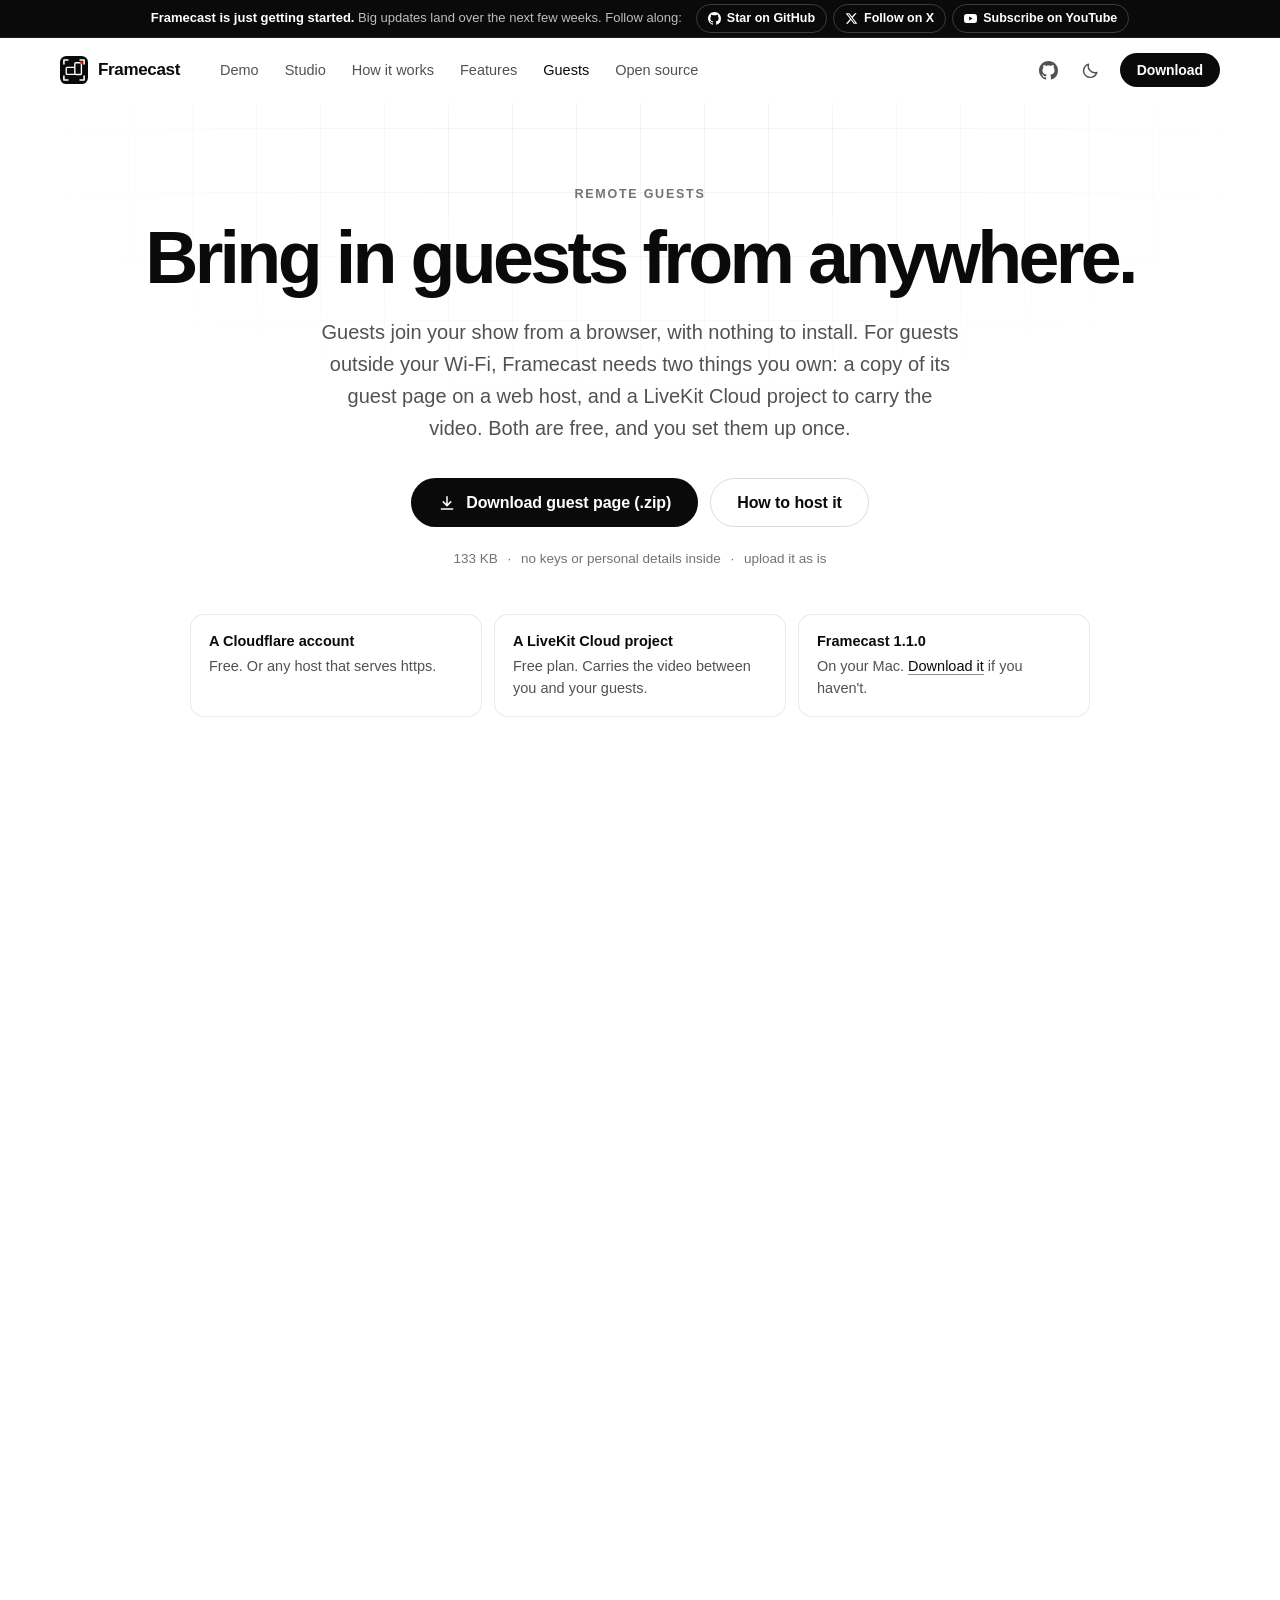
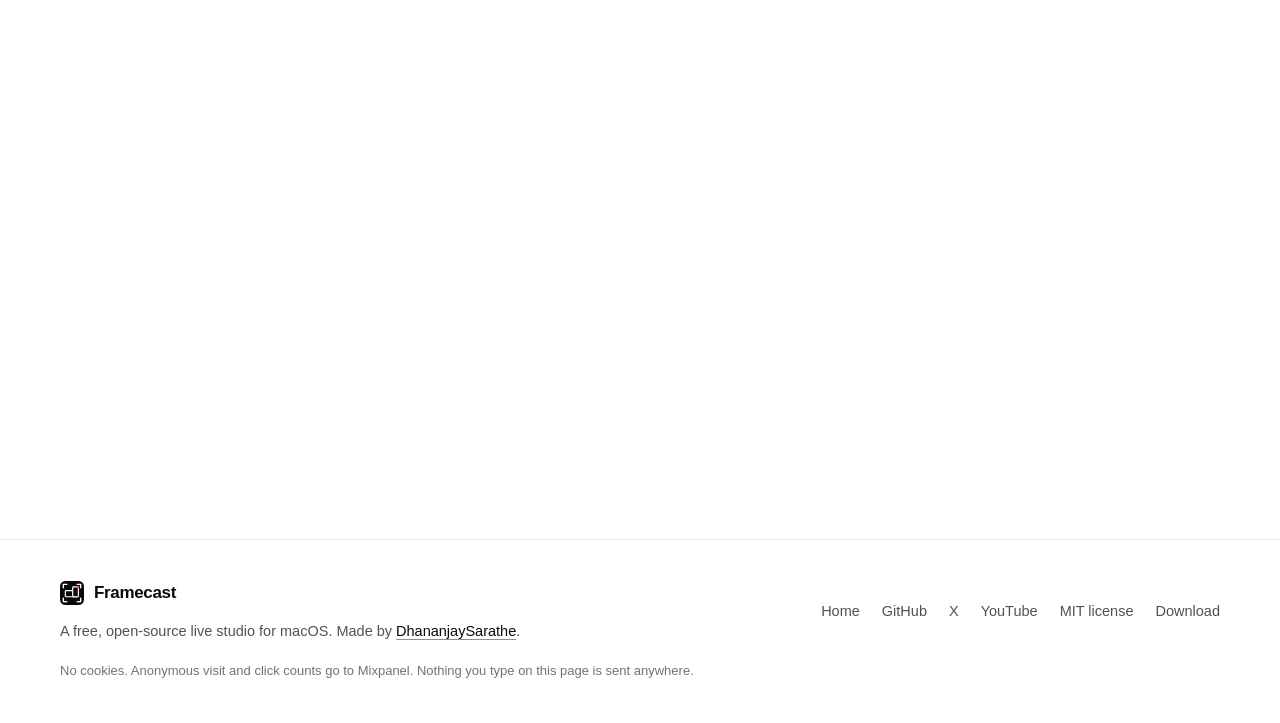
==== commit 889c6272: "Framecast 1.1.0: live captions, camera angles and screen auto-zoom on the site; new guest page zip C" ====
--- a/guests.html
+++ b/guests.html
@@ -85,11 +85,11 @@
           </a>
           <a class="btn btn-ghost btn-lg" href="#host" data-track="Nav Click">How to host it</a>
         </div>
-        <p class="meta">114 KB <span aria-hidden="true">·</span> no keys or personal details inside <span aria-hidden="true">·</span> upload it as is</p>
+        <p class="meta">133 KB <span aria-hidden="true">·</span> no keys or personal details inside <span aria-hidden="true">·</span> upload it as is</p>
         <ul class="needs">
           <li><b>A Cloudflare account</b>Free. Or any host that serves https.</li>
           <li><b>A LiveKit Cloud project</b>Free plan. Carries the video between you and your guests.</li>
-          <li><b>Framecast 1.0.0</b>On your Mac. <a href="index.html#download" data-track="Nav Click">Download it</a> if you haven't.</li>
+          <li><b>Framecast 1.1.0</b>On your Mac. <a href="index.html#download" data-track="Nav Click">Download it</a> if you haven't.</li>
         </ul>
       </div>
     </section>
@@ -106,10 +106,12 @@
                 <a class="btn btn-primary" href="downloads/framecast-guest-page.zip" download data-track="Guest Page Download" data-track-where="step 1">
                   <svg aria-hidden="true"><use href="#i-download"/></svg>Download guest page
                 </a>
-                <p class="file-meta"><b>framecast-guest-page.zip</b> · 114 KB · for Framecast 1.0.0</p>
+                <p class="file-meta"><b>framecast-guest-page.zip</b> · 133 KB · for Framecast 1.1.0</p>
               </div>
               <ul class="files" aria-label="What's in the zip">
                 <li>index.html <span>the guest page</span></li>
+                <li>camera.html <span>the page for phones that join as camera angles</span></li>
+                <li>framecast-join.js <span>shared joining code for both pages</span></li>
                 <li>livekit-client.umd.js <span>LiveKit's open-source client (Apache-2.0)</span></li>
                 <li>LICENSE-livekit-client.txt <span>its license</span></li>
                 <li>_headers <span>privacy and permission headers for Cloudflare and Netlify</span></li>
--- a/assets/css/site.css
+++ b/assets/css/site.css
@@ -556,6 +556,10 @@
   display: block; width: 40px; height: 40px; padding: 9px; margin-bottom: 20px;
   border-radius: 11px; border: 1px solid var(--border-strong); color: var(--text);
 }
+.tile-new {
+  position: absolute; top: 24px; right: 24px; padding: 4px 10px; border-radius: 999px;
+  border: 1px solid var(--border-strong); color: var(--text); font-size: .74rem; font-weight: 600; letter-spacing: .01em;
+}
 .tile h3 { margin: 0 0 8px; font-size: 1.14rem; letter-spacing: -.02em; font-weight: 650; }
 .tile p { margin: 0; color: var(--muted); font-size: .96rem; line-height: 1.6; }
 
@@ -730,12 +734,6 @@
 }
 .tile-link svg { width: 15px; height: 15px; }
 .tile-link:hover { gap: 9px; }
-.dl-guests {
-  margin: 16px 0 0; padding: 14px 16px; border-radius: 14px;
-  background: var(--bg-2); border: 1px solid var(--border); color: var(--muted); font-size: 14px; line-height: 1.6;
-}
-.dl-guests b { color: var(--text); font-weight: 600; }
-.dl-guests a { font-weight: 600; }
 .nav-links a[aria-current="page"] { color: var(--text); }
 
 /* Guests page */
@@ -817,6 +815,180 @@
 @media (max-width: 520px) {
   .guide-step { grid-template-columns: 1fr; gap: 12px; }
   .files span { display: block; margin: 0 0 6px; }
+}
+
+/* Guest mode: a short animated walkthrough under the demo. The panel is always dark, like the studio. */
+.gm-section { padding-block: clamp(64px, 8vw, 112px); }
+.gm-wrap { display: grid; grid-template-columns: minmax(0, .82fr) minmax(0, 1.18fr); gap: clamp(28px, 5vw, 72px); align-items: center; }
+.gm-pill {
+  display: inline-flex; align-items: center; gap: 7px; margin: 0; padding: 5px 12px 5px 10px; border-radius: 999px;
+  background: var(--text); color: var(--bg); font-size: 12.5px; font-weight: 600;
+}
+.gm-pill svg { width: 15px; height: 15px; }
+.gm-copy h2 { margin: 18px 0 12px; font-size: clamp(2rem, 1.25rem + 2.6vw, 3.1rem); }
+.gm-lead { margin: 0 0 28px; color: var(--muted); font-size: clamp(1.05rem, 1rem + .3vw, 1.2rem); }
+.gm-actions { display: flex; flex-wrap: wrap; gap: 10px; }
+.gm-actions .btn svg { width: 16px; height: 16px; }
+.gm-foot { margin: 18px 0 0; color: var(--faint); font-size: 13.5px; }
+
+.gs {
+  container: gs / inline-size; overflow: hidden; border-radius: 22px;
+  background: #0a0a0a; color: #fafafa; box-shadow: var(--studio-shadow);
+}
+.gs-top { display: flex; align-items: center; gap: 8px; padding: 10px; background: #111111; border-bottom: 1px solid rgba(255, 255, 255, .07); }
+.gs-steps { display: flex; flex: 1; gap: 4px; min-width: 0; }
+.gs-step {
+  position: relative; display: flex; flex: 1; align-items: center; gap: 8px; min-width: 0; overflow: hidden;
+  padding: 9px 10px 12px; border: 0; border-radius: 10px; background: transparent; color: #8f8f8f;
+  font: 600 13px/1.2 var(--font); white-space: nowrap; cursor: pointer; transition: background-color .2s, color .2s;
+}
+.gs-step:hover { color: #ffffff; }
+.gs-step:focus-visible { outline: 2px solid #ffffff; outline-offset: -2px; }
+.gs-step[aria-current="step"] { background: #1c1c1c; color: #ffffff; }
+.gs-label { overflow: hidden; text-overflow: ellipsis; }
+.gs-n {
+  display: grid; place-items: center; flex: none; width: 20px; height: 20px; border-radius: 50%;
+  border: 1px solid rgba(255, 255, 255, .25); font-size: 11px;
+}
+.gs-step[aria-current="step"] .gs-n, .gs-step.done .gs-n { background: #fafafa; border-color: #fafafa; color: #0a0a0a; }
+.gs-prog { position: absolute; left: 10px; right: 10px; bottom: 4px; height: 2px; overflow: hidden; border-radius: 2px; background: rgba(255, 255, 255, .1); }
+.gs-prog::after { content: ""; position: absolute; inset: 0; background: #ffffff; transform: scaleX(0); transform-origin: left; }
+.gs-step.done .gs-prog::after { transform: scaleX(1); }
+.gs-step.run .gs-prog::after { animation: progress 5.2s linear forwards; }
+.gs[data-hold] .gs-step.run .gs-prog::after { animation-play-state: paused; }
+.gs-toggle {
+  display: grid; place-items: center; flex: none; width: 32px; height: 32px; padding: 0; border-radius: 999px;
+  border: 1px solid rgba(255, 255, 255, .14); background: transparent; color: #e5e5e5; cursor: pointer;
+}
+.gs-toggle:hover { background: #1c1c1c; }
+.gs-toggle:focus-visible { outline-color: #ffffff; }
+.gs-toggle svg { width: 12px; height: 12px; }
+.gs-toggle .gs-if-paused, .gs-toggle[aria-pressed="true"] .gs-if-running { display: none; }
+.gs-toggle[aria-pressed="true"] .gs-if-paused { display: block; }
+
+.gs-stage { position: relative; height: 330px; background: radial-gradient(80% 70% at 50% 0%, #1d1d1d, transparent 70%); }
+.gs-scene {
+  position: absolute; inset: 0; display: flex; flex-direction: column; align-items: center; justify-content: center; gap: 26px;
+  padding: 24px; opacity: 0; visibility: hidden; transition: opacity .4s ease, visibility 0s linear .4s;
+}
+.gs-scene.is-on { opacity: 1; visibility: visible; transition: opacity .45s ease .12s, visibility 0s; }
+.gs-visual { display: flex; align-items: center; justify-content: center; width: 100%; }
+.gs-row { gap: 18px; }
+.gs-cap { margin: 0; color: #d4d4d4; font-size: 15px; font-weight: 500; text-align: center; }
+
+/* Step 1: the zip downloads */
+.gs-file {
+  position: relative; display: grid; grid-template-columns: auto minmax(0, 1fr) auto; align-items: center; gap: 14px;
+  width: min(380px, 100%); padding: 16px 18px 24px; border-radius: 16px;
+  background: #161616; border: 1px solid rgba(255, 255, 255, .1); box-shadow: 0 24px 48px -24px rgba(0, 0, 0, .9);
+}
+.gs-zip { position: relative; flex: none; width: 40px; height: 48px; border-radius: 8px; background: #fafafa; }
+.gs-zip::before {
+  content: ""; position: absolute; left: 50%; top: 6px; width: 6px; height: 22px; margin-left: -3px;
+  background: repeating-linear-gradient(180deg, #0a0a0a 0 3px, transparent 3px 6px);
+}
+.gs-zip::after { content: ""; position: absolute; left: 50%; top: 30px; width: 10px; height: 8px; margin-left: -5px; border-radius: 2px; background: #0a0a0a; }
+.gs-file-text { display: flex; flex-direction: column; gap: 3px; min-width: 0; }
+.gs-file-text b { overflow: hidden; font: 600 13.5px var(--mono); text-overflow: ellipsis; white-space: nowrap; }
+.gs-file-text small { color: #8f8f8f; font-size: 12.5px; }
+.gs-done { display: grid; place-items: center; width: 28px; height: 28px; border-radius: 50%; background: #fafafa; color: #0a0a0a; transform: scale(0); }
+.gs-done svg { width: 16px; height: 16px; }
+.gs-bar { position: absolute; left: 18px; right: 18px; bottom: 11px; height: 3px; overflow: hidden; border-radius: 3px; background: rgba(255, 255, 255, .12); }
+.gs-bar i { display: block; height: 100%; background: #ffffff; transform: scaleX(0); transform-origin: left; }
+.is-on .gs-file { animation: gs-drop .6s var(--ease) both; }
+.is-on .gs-bar i { animation: grow-x 1.4s .5s var(--ease) forwards; }
+.is-on .gs-done { animation: gs-pop .45s 2s var(--ease) forwards; }
+
+/* Step 2: it goes online */
+.gs-zip-sm { width: 34px; height: 42px; }
+.gs-flow { display: flex; flex: none; gap: 6px; }
+.gs-flow i { width: 6px; height: 6px; border-radius: 50%; background: #fafafa; opacity: .18; }
+.is-on .gs-flow i { animation: gs-dot 1.2s ease-in-out infinite; }
+.is-on .gs-flow i:nth-child(2) { animation-delay: .2s; }
+.is-on .gs-flow i:nth-child(3) { animation-delay: .4s; }
+.gs-browser { position: relative; width: min(250px, 100%); overflow: hidden; border-radius: 12px; background: #161616; border: 1px solid rgba(255, 255, 255, .1); }
+.gs-url {
+  display: flex; align-items: center; padding: 9px 12px; background: #1c1c1c; border-bottom: 1px solid rgba(255, 255, 255, .07);
+  color: #e5e5e5; font: 12px/1.2 var(--mono); white-space: nowrap;
+}
+.gs-url::before { content: "https://"; color: #6e6e6e; }
+.gs-type { display: inline-block; width: 0; overflow: hidden; }
+.gs-url::after { content: ""; width: 1px; height: 13px; margin-left: 1px; background: #fafafa; animation: blink .9s steps(1) infinite; }
+.is-on .gs-type { animation: gs-type 1.1s .4s steps(18) forwards; }
+.gs-page { display: grid; gap: 8px; padding: 16px 14px 18px; opacity: 0; }
+.gs-page b { font-size: 13px; }
+.gs-field { height: 22px; border-radius: 6px; border: 1px solid rgba(255, 255, 255, .16); }
+.gs-btn { justify-self: start; padding: 5px 11px; border-radius: 999px; background: #fafafa; color: #0a0a0a; font-size: 11.5px; font-weight: 600; }
+.gs-live {
+  position: absolute; top: 44px; right: 10px; display: flex; align-items: center; gap: 5px; padding: 2px 8px; border-radius: 999px;
+  background: rgba(255, 255, 255, .08); font-size: 11px; font-weight: 600; opacity: 0;
+}
+.gs-live::before, .gs-onair::before { content: ""; width: 6px; height: 6px; border-radius: 50%; background: var(--live); }
+.is-on .gs-page { animation: gs-fade .5s 1.6s forwards; }
+.is-on .gs-live { animation: gs-fade .4s 2.1s forwards; }
+
+/* Step 3: a guest joins */
+.gs-panel {
+  display: grid; gap: 9px; width: min(210px, 100%); padding: 14px; border-radius: 12px;
+  background: #161616; border: 1px solid rgba(255, 255, 255, .1); font-size: 12.5px;
+}
+.gs-panel b { font-size: 13px; }
+.gs-opt { display: flex; align-items: center; gap: 7px; color: #d4d4d4; }
+.gs-opt::before { content: ""; width: 10px; height: 10px; border-radius: 50%; border: 1.5px solid #fafafa; box-shadow: inset 0 0 0 2px #161616; background: #fafafa; }
+.gs-invite {
+  display: flex; align-items: center; justify-content: space-between; gap: 8px; padding: 6px 6px 6px 10px; border-radius: 8px;
+  background: #0a0a0a; border: 1px solid rgba(255, 255, 255, .12); color: #bdbdbd; font: 10.5px var(--mono);
+}
+.gs-invite em { padding: 2px 8px; border-radius: 999px; background: #fafafa; color: #0a0a0a; font: normal 600 11px var(--font); }
+.is-on .gs-invite em { animation: gs-press .5s .6s; }
+.gs-canvas {
+  position: relative; width: min(230px, 100%); aspect-ratio: 16 / 9; border-radius: 10px;
+  background: radial-gradient(120% 85% at 50% 0%, #262626 0%, transparent 62%), #0e0e0e; box-shadow: 0 0 0 1px rgba(255, 255, 255, .1);
+}
+.gs-tile {
+  position: absolute; top: 14%; bottom: 14%; border-radius: 7px;
+  background: radial-gradient(circle at 50% 40%, #d4d4d4 0 15%, transparent 16%), radial-gradient(ellipse 34% 30% at 50% 100%, #3d3d3d 0 99%, transparent 100%), #222222;
+}
+.gs-host { left: 8%; width: 84%; }
+.gs-guest {
+  left: 51%; width: 41%; opacity: 0; transform: translateX(18%);
+  background: radial-gradient(circle at 50% 40%, #bdbdbd 0 15%, transparent 16%), radial-gradient(ellipse 34% 30% at 50% 100%, #555555 0 99%, transparent 100%), #2c2c2c;
+}
+.gs-onair {
+  position: absolute; top: 7%; left: 6%; z-index: 1; display: flex; align-items: center; gap: 4px; padding: 2px 6px; border-radius: 5px;
+  background: rgba(0, 0, 0, .65); font-size: 9px; font-weight: 700; letter-spacing: .06em; text-transform: uppercase; opacity: 0;
+}
+.is-on .gs-host { animation: gs-shrink .7s 1.4s var(--ease) forwards; }
+.is-on .gs-guest { animation: gs-join .7s 1.5s var(--ease) forwards; }
+.is-on .gs-onair { animation: gs-fade .4s 2.2s forwards; }
+
+@keyframes gs-drop { from { opacity: 0; transform: translateY(-24px) scale(.96); } to { opacity: 1; transform: none; } }
+@keyframes grow-x { to { transform: scaleX(1); } }
+@keyframes gs-pop { 0% { transform: scale(0); } 70% { transform: scale(1.15); } 100% { transform: scale(1); } }
+@keyframes gs-dot { 0%, 100% { opacity: .18; } 40% { opacity: 1; } }
+@keyframes gs-type { to { width: 18ch; } }
+@keyframes gs-fade { to { opacity: 1; } }
+@keyframes gs-press { 50% { transform: scale(.86); } }
+@keyframes gs-shrink { to { width: 41%; } }
+@keyframes gs-join { to { opacity: 1; transform: none; } }
+
+@container gs (max-width: 520px) {
+  .gs-stage { height: 440px; }
+  .gs-row { flex-direction: column; gap: 14px; }
+  .gs-row .gs-flow { flex-direction: column; }
+  .gs-step { justify-content: center; padding-inline: 6px; }
+  .gs-cap { font-size: 14.5px; }
+  .gs-file-text b { font-size: 12.5px; white-space: normal; word-break: break-all; }
+}
+@container gs (max-width: 380px) {
+  .gs-label { display: none; }
+  .gs-step[aria-current="step"] .gs-label { display: inline; }
+  .gs-step[aria-current="step"] { flex: 2.4; }
+}
+@media (max-width: 900px) {
+  .gm-wrap { grid-template-columns: 1fr; }
+  .gm-copy { text-align: center; }
+  .gm-actions { justify-content: center; }
 }
 
 /* Footer */
